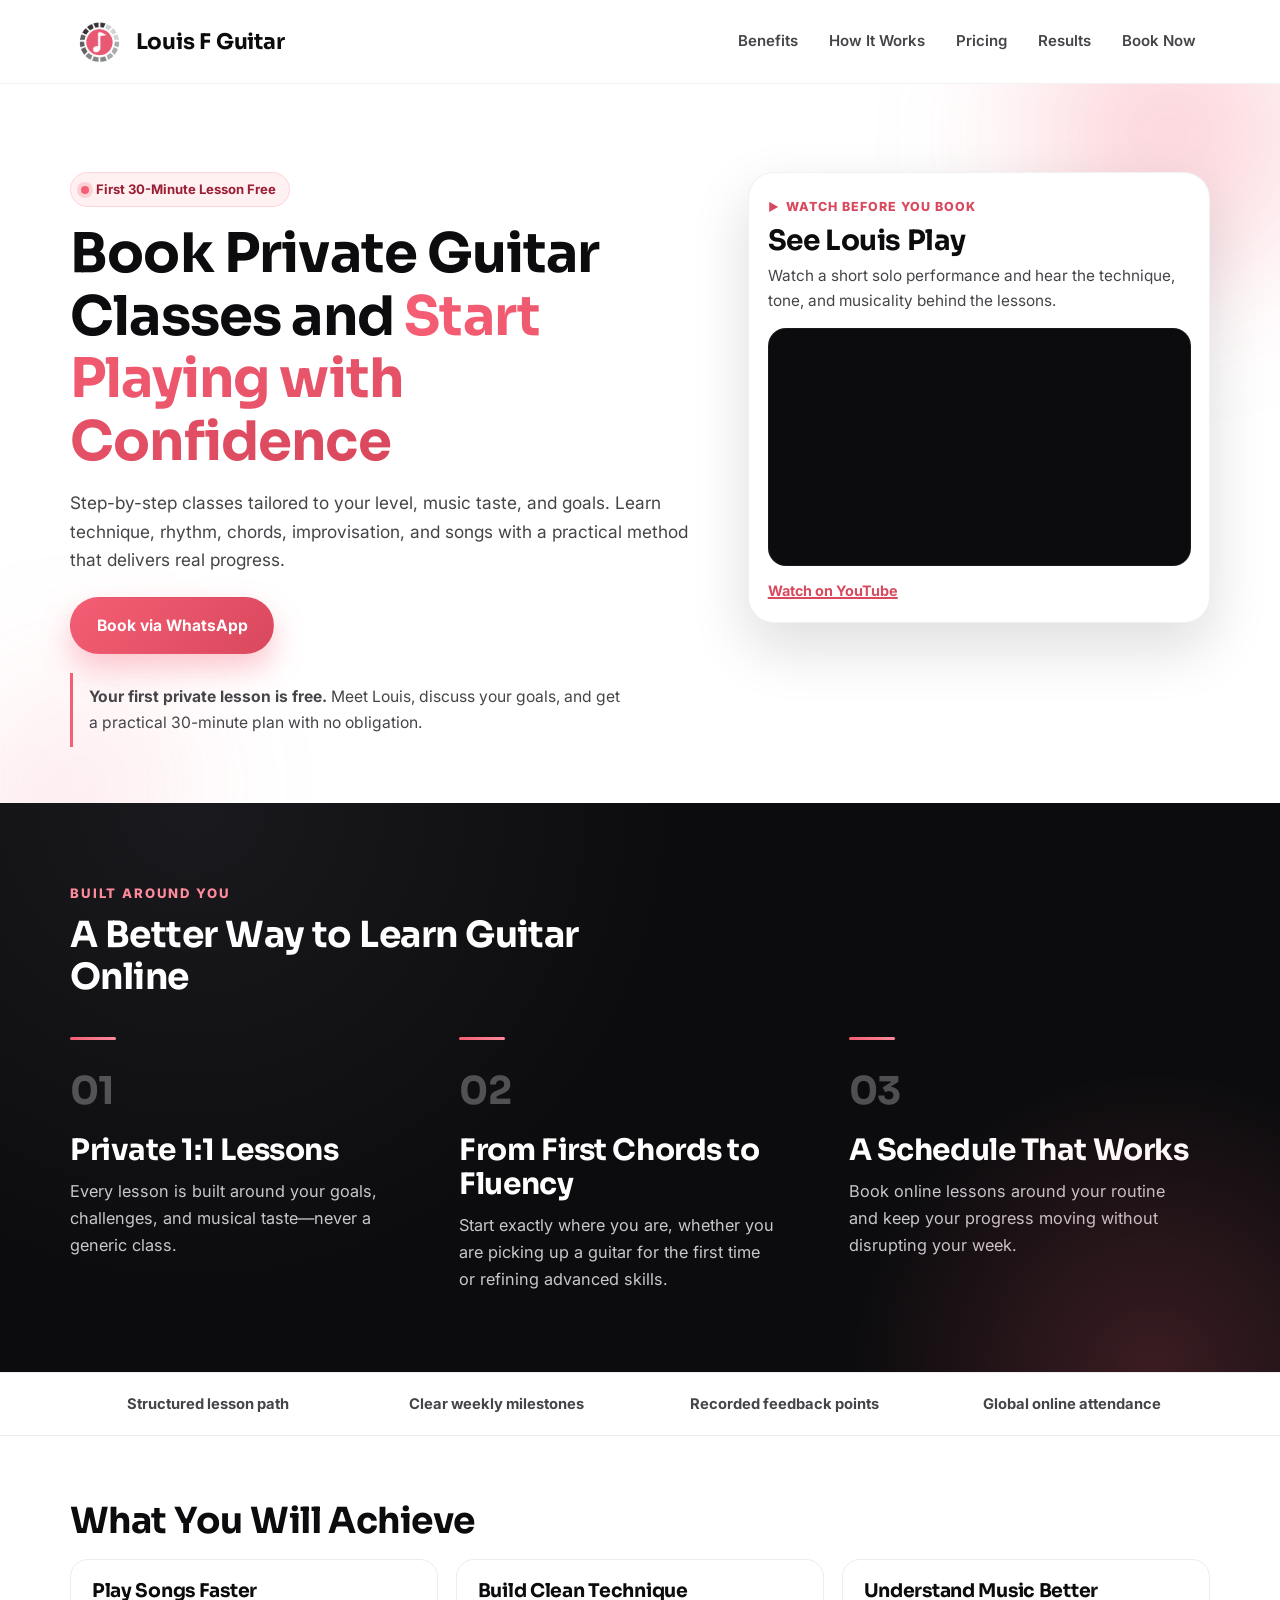
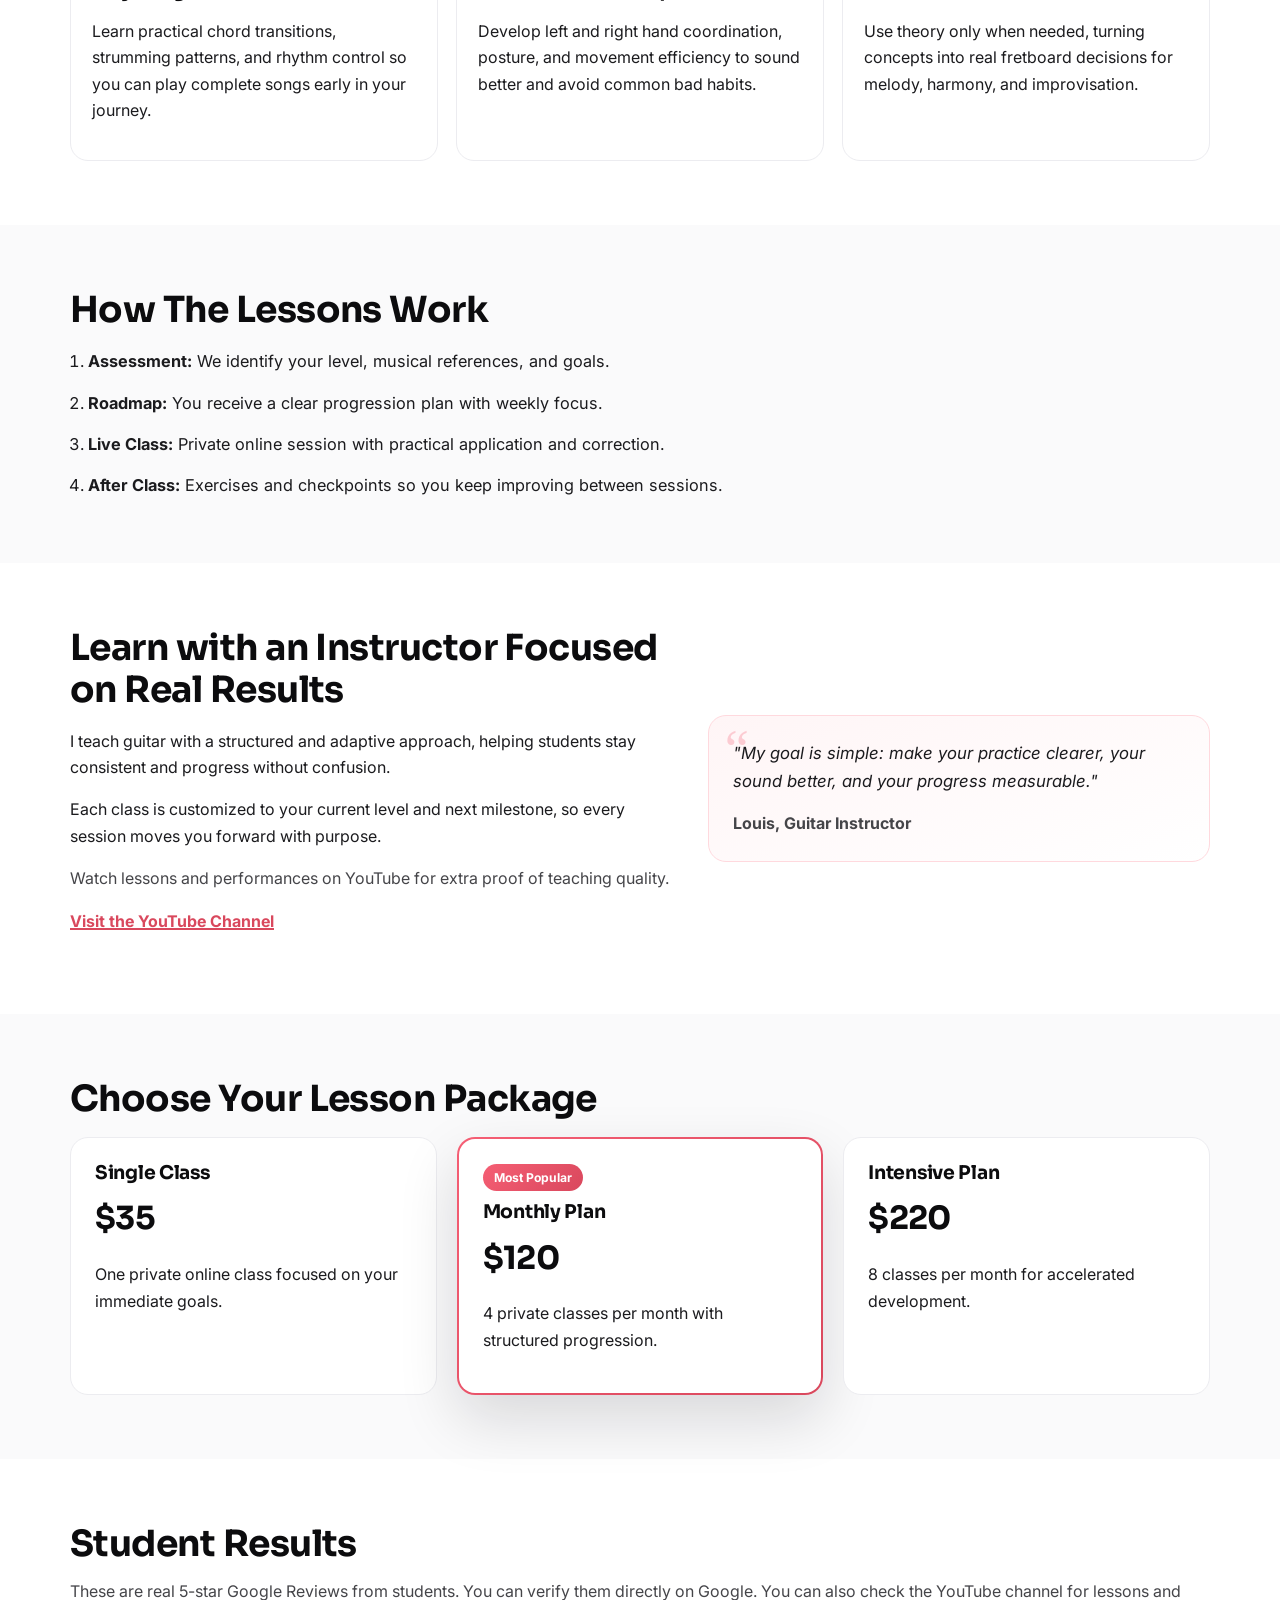
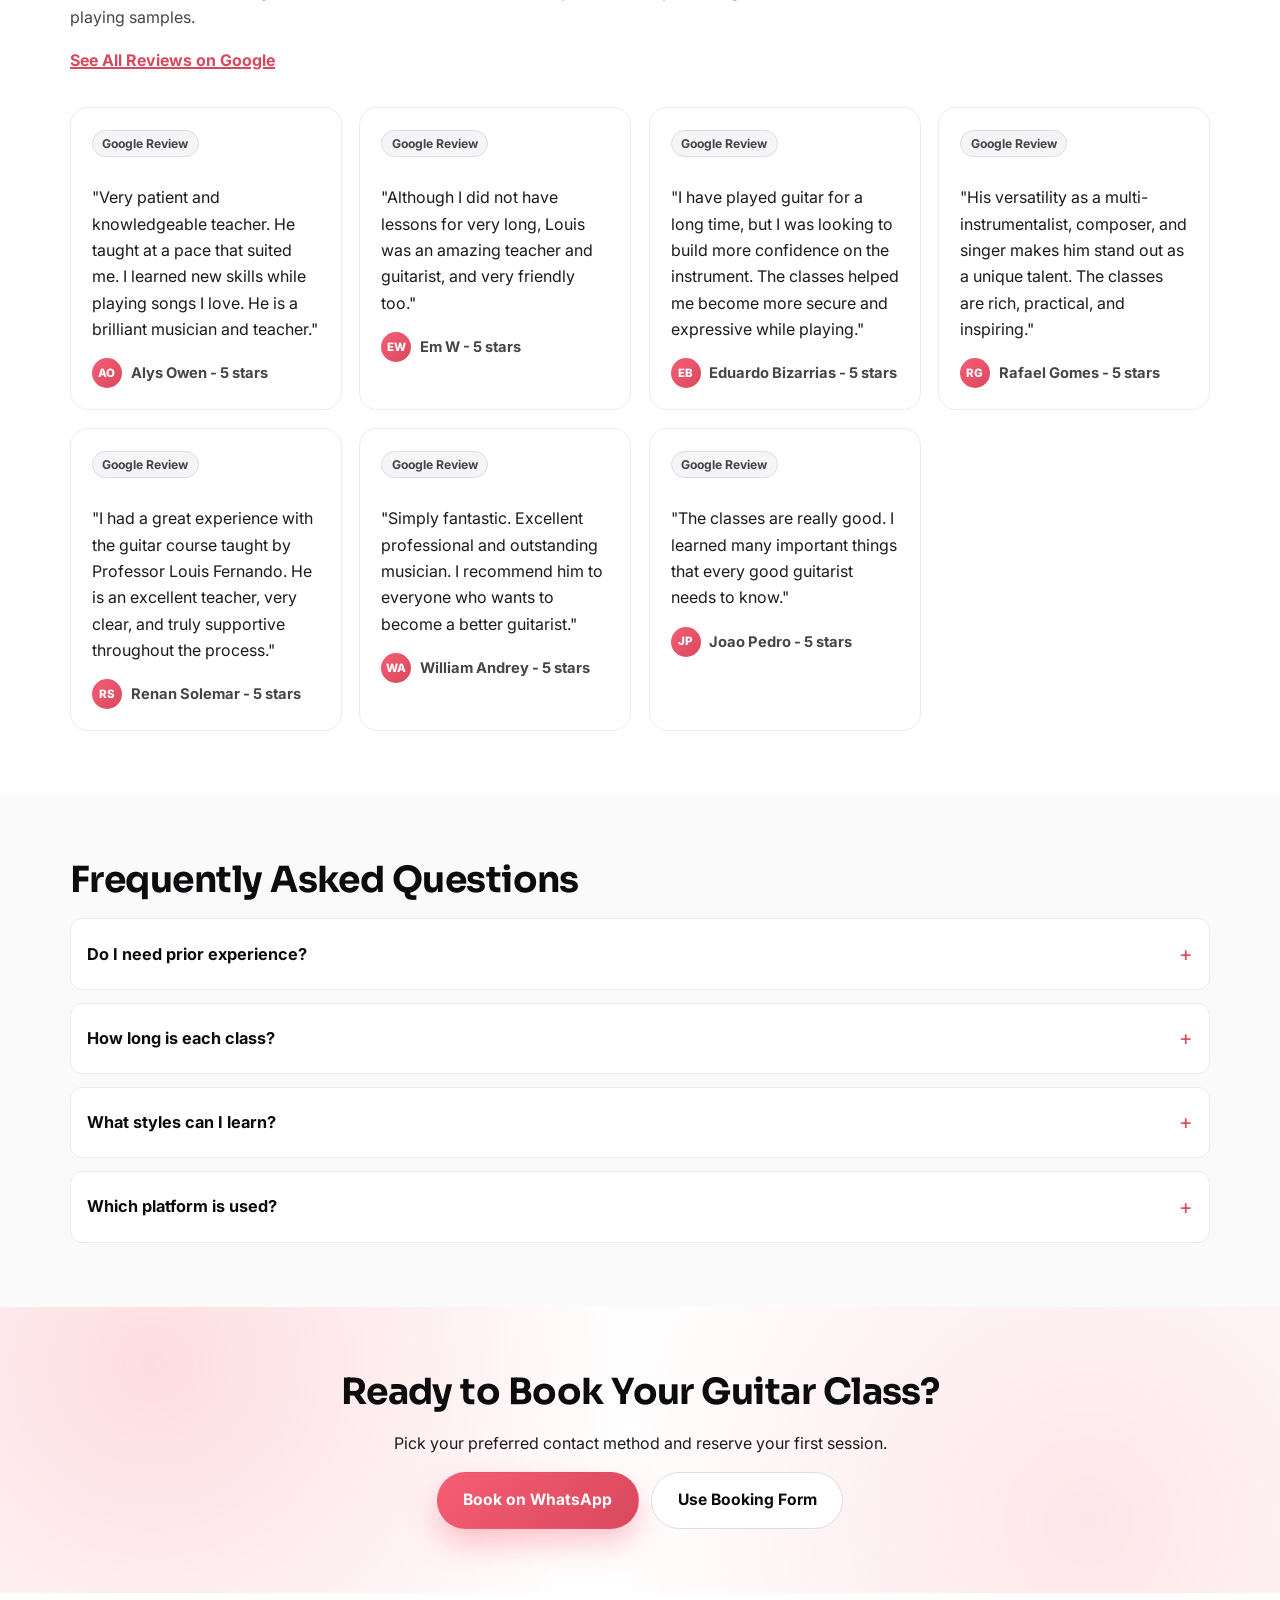
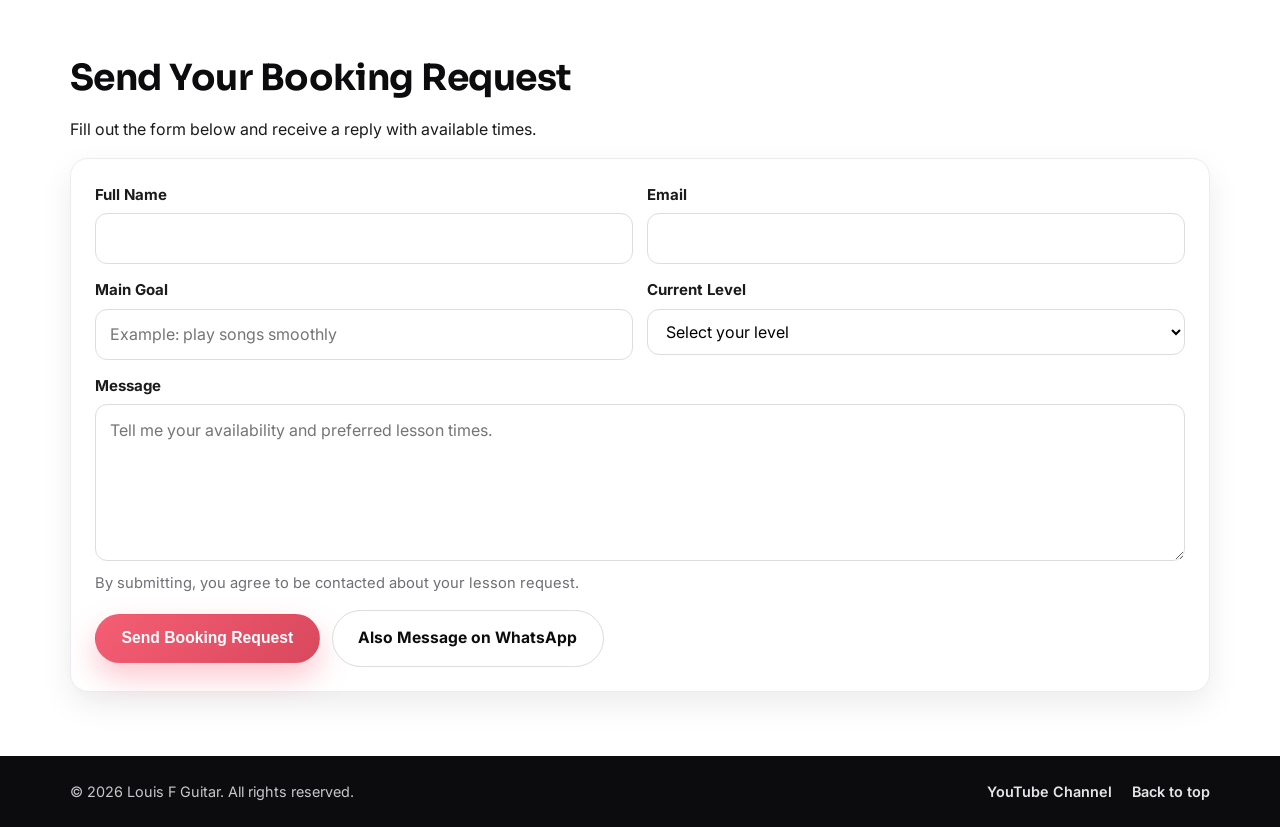
==== index.html @ cc5f7659 "primeira versao" ====
<!doctype html>
<html lang="en">
<head>
  <meta charset="utf-8">
  <meta name="viewport" content="width=device-width, initial-scale=1">
  <title>Book Online Guitar Lessons | Louis F Guitar</title>
  <meta name="description" content="Book private online guitar lessons with Louis F Guitar. Structured lessons, real 5-star reviews, and a free 30-minute first class.">
  <meta name="robots" content="index, follow, max-image-preview:large">
  <meta name="author" content="Louis F Guitar">
  <meta name="theme-color" content="#f55e74">
  <link rel="canonical" href="https://your-domain.com/guitar-lessons.html">

  <meta property="og:type" content="website">
  <meta property="og:locale" content="en_US">
  <meta property="og:title" content="Book Online Guitar Lessons | Louis F Guitar">
  <meta property="og:description" content="Private online guitar classes with Louis F Guitar. Real Google reviews, structured lessons, and a free 30-minute first class.">
  <meta property="og:url" content="https://your-domain.com/guitar-lessons.html">
  <meta property="og:site_name" content="Louis F Guitar">
  <meta property="og:image" content="https://your-domain.com/assets/guitar-lesson-cover.jpg">

  <meta name="twitter:card" content="summary_large_image">
  <meta name="twitter:title" content="Book Online Guitar Lessons | Louis F Guitar">
  <meta name="twitter:description" content="Private guitar lessons with Louis F Guitar. Structured lessons, real reviews, and a free 30-minute first class.">
  <meta name="twitter:image" content="https://your-domain.com/assets/guitar-lesson-cover.jpg">

  <link rel="preconnect" href="https://fonts.googleapis.com">
  <link rel="preconnect" href="https://fonts.gstatic.com" crossorigin>
  <link rel="stylesheet" href="https://fonts.googleapis.com/css2?family=Inter:wght@400;500;600;700&family=Sora:wght@600;700;800&display=swap">
  <link rel="stylesheet" href="css/style.css">
  <!-- TODO: Replace your-domain.com, WhatsApp number, and Formspree form ID before publishing. -->

  <script type="application/ld+json">
  {
    "@context": "https://schema.org",
    "@type": "EducationalOrganization",
    "@id": "https://your-domain.com/guitar-lessons.html#organization",
    "name": "Louis F Guitar",
    "url": "https://your-domain.com/guitar-lessons.html",
    "logo": "https://your-domain.com/images/logo-louis-f.png",
    "image": "https://your-domain.com/images/logo-louis-f.png",
    "description": "Private online guitar lessons for beginners to advanced players, taught by Louis F.",
    "priceRange": "$35-$220",
    "areaServed": "Worldwide",
    "founder": {
      "@type": "Person",
      "name": "Louis F"
    },
    "sameAs": [
      "https://wa.me/5511987628816",
      "https://www.youtube.com/@Louis.f",
      "https://www.google.com/maps/place/Louis+Aulas+de+Guitarra/@24.7745,-79.5417226,3z/data=!3m1!4b1!4m6!3m5!1s0xa43cd750dfb7f383:0x97e26d693b424f66!8m2!3d24.7745!4d-79.5417226!16s%2Fg%2F11kpcxmpv_"
    ],
    "aggregateRating": {
      "@type": "AggregateRating",
      "ratingValue": "5",
      "reviewCount": "7",
      "bestRating": "5",
      "worstRating": "1"
    },
    "review": [
      {
        "@type": "Review",
        "author": { "@type": "Person", "name": "Alys Owen" },
        "reviewRating": { "@type": "Rating", "ratingValue": "5", "bestRating": "5" },
        "reviewBody": "Very patient and knowledgeable teacher. He taught at a pace that suited me. I learned new skills while playing songs I love. He is a brilliant musician and teacher."
      },
      {
        "@type": "Review",
        "author": { "@type": "Person", "name": "Em W" },
        "reviewRating": { "@type": "Rating", "ratingValue": "5", "bestRating": "5" },
        "reviewBody": "Although I did not have lessons for very long, Louis was an amazing teacher and guitarist, and very friendly too."
      },
      {
        "@type": "Review",
        "author": { "@type": "Person", "name": "Eduardo Bizarrias" },
        "reviewRating": { "@type": "Rating", "ratingValue": "5", "bestRating": "5" },
        "reviewBody": "I have played guitar for a long time, but I was looking to build more confidence on the instrument. The classes helped me become more secure and expressive while playing."
      },
      {
        "@type": "Review",
        "author": { "@type": "Person", "name": "Rafael Gomes" },
        "reviewRating": { "@type": "Rating", "ratingValue": "5", "bestRating": "5" },
        "reviewBody": "His versatility as a multi-instrumentalist, composer, and singer makes him stand out as a unique talent. The classes are rich, practical, and inspiring."
      },
      {
        "@type": "Review",
        "author": { "@type": "Person", "name": "Renan Solemar" },
        "reviewRating": { "@type": "Rating", "ratingValue": "5", "bestRating": "5" },
        "reviewBody": "I had a great experience with the guitar course taught by Professor Louis Fernando. He is an excellent teacher, very clear, and truly supportive throughout the process."
      },
      {
        "@type": "Review",
        "author": { "@type": "Person", "name": "William Andrey" },
        "reviewRating": { "@type": "Rating", "ratingValue": "5", "bestRating": "5" },
        "reviewBody": "Simply fantastic. Excellent professional and outstanding musician. I recommend him to everyone who wants to become a better guitarist."
      },
      {
        "@type": "Review",
        "author": { "@type": "Person", "name": "Joao Pedro" },
        "reviewRating": { "@type": "Rating", "ratingValue": "5", "bestRating": "5" },
        "reviewBody": "The classes are really good. I learned many important things that every good guitarist needs to know."
      }
    ]
  }
  </script>

  <script type="application/ld+json">
  {
    "@context": "https://schema.org",
    "@type": "Service",
    "name": "Online Guitar Lessons",
    "provider": {
      "@type": "EducationalOrganization",
      "name": "Louis F Guitar"
    },
    "serviceType": "Private Online Guitar Lessons",
    "areaServed": "Worldwide",
    "audience": {
      "@type": "Audience",
      "audienceType": "Beginner to advanced guitar students"
    },
    "hasOfferCatalog": {
      "@type": "OfferCatalog",
      "name": "Guitar Lesson Packages",
      "itemListElement": [
        {
          "@type": "Offer",
          "name": "Single Class",
          "price": "35",
          "priceCurrency": "USD",
          "availability": "https://schema.org/InStock"
        },
        {
          "@type": "Offer",
          "name": "Monthly Plan",
          "price": "120",
          "priceCurrency": "USD",
          "availability": "https://schema.org/InStock"
        },
        {
          "@type": "Offer",
          "name": "Intensive Plan",
          "price": "220",
          "priceCurrency": "USD",
          "availability": "https://schema.org/InStock"
        }
      ]
    }
  }
  </script>

  <script type="application/ld+json">
  {
    "@context": "https://schema.org",
    "@type": "FAQPage",
    "mainEntity": [
      {
        "@type": "Question",
        "name": "Do I need prior experience?",
        "acceptedAnswer": {
          "@type": "Answer",
          "text": "No. Lessons are adapted for complete beginners through advanced players."
        }
      },
      {
        "@type": "Question",
        "name": "How long is each class?",
        "acceptedAnswer": {
          "@type": "Answer",
          "text": "Most sessions are 50 to 60 minutes, depending on the package."
        }
      },
      {
        "@type": "Question",
        "name": "What styles can I learn?",
        "acceptedAnswer": {
          "@type": "Answer",
          "text": "Rock, pop, blues, worship, fingerstyle fundamentals, and technique-based repertoire."
        }
      },
      {
        "@type": "Question",
        "name": "Which platform is used?",
        "acceptedAnswer": {
          "@type": "Answer",
          "text": "Classes are online via video call. Details are shared after booking."
        }
      }
    ]
  }
  </script>

  <script type="application/ld+json">
  {
    "@context": "https://schema.org",
    "@type": "BreadcrumbList",
    "itemListElement": [
      {
        "@type": "ListItem",
        "position": 1,
        "name": "Home",
        "item": "https://your-domain.com/index.html"
      },
      {
        "@type": "ListItem",
        "position": 2,
        "name": "Guitar Lessons",
        "item": "https://your-domain.com/guitar-lessons.html"
      }
    ]
  }
  </script>

  <!-- TODO: Add accurate "uploadDate" (ISO 8601) and "duration" (ISO 8601, e.g. PT1M30S) for this video so it qualifies for Google video rich results. -->
  <script type="application/ld+json">
{
  "@context": "https://schema.org",
  "@type": "VideoObject",
  "name": "Louis F Guitar - Solo Performance Showreel",
  "description": "A short solo guitar performance by Louis F, showcasing technique, tone, and musicality.",
  "thumbnailUrl": "https://img.youtube.com/vi/b9U8_e4-dxQ/hqdefault.jpg",
  "contentUrl": "https://www.youtube.com/watch?v=b9U8_e4-dxQ",
  "embedUrl": "https://www.youtube-nocookie.com/embed/b9U8_e4-dxQ",
  "uploadDate": "2021-09-01T00:00:00+00:00",
  "duration": "PT1M28S",
  "publisher": {
    "@type": "Person",
    "name": "Louis F Guitar",
    "uploadDate": "2021-09-01T00:00:00+00:00"
  }
}

  </script>
</head>
<body>
  <header class="site-header" id="top">
    <div class="container header-inner">
      <a class="logo" href="index.html" aria-label="Louis F Guitar home">
        <img class="logo-mark" src="images/logo-louis-f.png" alt="Louis F Guitar logo" width="313" height="313">
        <span class="logo-title">Louis F Guitar</span>
      </a>
      <nav aria-label="Primary navigation">
        <ul class="nav-list">
          <li><a href="#benefits">Benefits</a></li>
          <li><a href="#how-it-works">How It Works</a></li>
          <li><a href="#pricing">Pricing</a></li>
          <li><a href="#testimonials">Results</a></li>
          <li><a href="#contact">Book Now</a></li>
        </ul>
      </nav>
    </div>
  </header>

  <main>
    <section class="hero" aria-labelledby="hero-title">
      <div class="container hero-grid">
        <div>
          <p class="eyebrow">First 30-Minute Lesson Free</p>
          <h1 id="hero-title">Book Private Guitar Classes and <span class="accent">Start Playing with Confidence</span></h1>
          <p class="lead">Step-by-step classes tailored to your level, music taste, and goals. Learn technique, rhythm, chords, improvisation, and songs with a practical method that delivers real progress.</p>
          <div class="cta-row">
            <a class="btn btn-primary" href="https://wa.me/5511987628816?text=Hi%20Louis%2C%20I%20want%20to%20book%20an%20online%20guitar%20class." rel="noopener" target="_blank">Book via WhatsApp</a>
          </div>
          <p class="free-lesson-note"><strong>Your first private lesson is free.</strong> Meet Louis, discuss your goals, and get a practical 30-minute plan with no obligation.</p>
        </div>
        <aside class="showreel-card" aria-labelledby="showreel-title">
          <p class="showreel-label">Watch Before You Book</p>
          <h2 id="showreel-title">See Louis Play</h2>
          <p>Watch a short solo performance and hear the technique, tone, and musicality behind the lessons.</p>
          <div class="showreel-video">
            <iframe src="https://www.youtube-nocookie.com/embed/b9U8_e4-dxQ?rel=0" title="Louis F Guitar solo performance showreel" allow="accelerometer; autoplay; clipboard-write; encrypted-media; gyroscope; picture-in-picture; web-share; fullscreen" referrerpolicy="strict-origin-when-cross-origin" allowfullscreen loading="lazy"></iframe>
          </div>
          <a class="showreel-link" href="https://www.youtube.com/watch?v=b9U8_e4-dxQ" target="_blank" rel="noopener">Watch on YouTube</a>
        </aside>
      </div>
    </section>

    <section class="lesson-pillars" aria-labelledby="pillars-title">
      <div class="container">
        <p class="section-kicker">Built Around You</p>
        <h2 id="pillars-title">A Better Way to Learn Guitar Online</h2>
        <div class="pillar-grid">
          <article class="pillar">
            <span class="pillar-number" aria-hidden="true">01</span>
            <h3>Private 1:1 Lessons</h3>
            <p>Every lesson is built around your goals, challenges, and musical taste—never a generic class.</p>
          </article>
          <article class="pillar">
            <span class="pillar-number" aria-hidden="true">02</span>
            <h3>From First Chords to Fluency</h3>
            <p>Start exactly where you are, whether you are picking up a guitar for the first time or refining advanced skills.</p>
          </article>
          <article class="pillar">
            <span class="pillar-number" aria-hidden="true">03</span>
            <h3>A Schedule That Works</h3>
            <p>Book online lessons around your routine and keep your progress moving without disrupting your week.</p>
          </article>
        </div>
      </div>
    </section>

    <section class="trust-strip" aria-label="Trust indicators">
      <div class="container trust-grid">
        <p>Structured lesson path</p>
        <p>Clear weekly milestones</p>
        <p>Recorded feedback points</p>
        <p>Global online attendance</p>
      </div>
    </section>

    <section class="section" id="benefits" aria-labelledby="benefits-title">
      <div class="container">
        <h2 id="benefits-title">What You Will Achieve</h2>
        <div class="cards">
          <article class="card">
            <h3>Play Songs Faster</h3>
            <p>Learn practical chord transitions, strumming patterns, and rhythm control so you can play complete songs early in your journey.</p>
          </article>
          <article class="card">
            <h3>Build Clean Technique</h3>
            <p>Develop left and right hand coordination, posture, and movement efficiency to sound better and avoid common bad habits.</p>
          </article>
          <article class="card">
            <h3>Understand Music Better</h3>
            <p>Use theory only when needed, turning concepts into real fretboard decisions for melody, harmony, and improvisation.</p>
          </article>
        </div>
      </div>
    </section>

    <section class="section section-alt" id="how-it-works" aria-labelledby="process-title">
      <div class="container">
        <h2 id="process-title">How The Lessons Work</h2>
        <ol class="steps">
          <li><strong>Assessment:</strong> We identify your level, musical references, and goals.</li>
          <li><strong>Roadmap:</strong> You receive a clear progression plan with weekly focus.</li>
          <li><strong>Live Class:</strong> Private online session with practical application and correction.</li>
          <li><strong>After Class:</strong> Exercises and checkpoints so you keep improving between sessions.</li>
        </ol>
      </div>
    </section>

    <section class="section" id="instructor" aria-labelledby="instructor-title">
      <div class="container split">
        <div>
          <h2 id="instructor-title">Learn with an Instructor Focused on Real Results</h2>
          <p>I teach guitar with a structured and adaptive approach, helping students stay consistent and progress without confusion.</p>
          <p>Each class is customized to your current level and next milestone, so every session moves you forward with purpose.</p>
          <p class="credibility-note">Watch lessons and performances on YouTube for extra proof of teaching quality.</p>
          <p><a class="youtube-link" href="https://www.youtube.com/@Louis.f" target="_blank" rel="noopener">Visit the YouTube Channel</a></p>
        </div>
        <div class="quote-card">
          <p class="quote">"My goal is simple: make your practice clearer, your sound better, and your progress measurable."</p>
          <p class="quote-author">Louis, Guitar Instructor</p>
        </div>
      </div>
    </section>

    <section class="section section-alt" id="pricing" aria-labelledby="pricing-title">
      <div class="container">
        <h2 id="pricing-title">Choose Your Lesson Package</h2>
        <div class="pricing-grid">
          <article class="price-card">
            <h3>Single Class</h3>
            <p class="price">$35</p>
            <p>One private online class focused on your immediate goals.</p>
          </article>
          <article class="price-card featured">
            <p class="tag">Most Popular</p>
            <h3>Monthly Plan</h3>
            <p class="price">$120</p>
            <p>4 private classes per month with structured progression.</p>
          </article>
          <article class="price-card">
            <h3>Intensive Plan</h3>
            <p class="price">$220</p>
            <p>8 classes per month for accelerated development.</p>
          </article>
        </div>
      </div>
    </section>

    <section class="section" id="testimonials" aria-labelledby="testimonials-title">
      <div class="container">
        <h2 id="testimonials-title">Student Results</h2>
        <p class="review-intro">These are real 5-star Google Reviews from students. You can verify them directly on Google. You can also check the YouTube channel for lessons and playing samples.</p>
        <p><a class="google-review-link" href="https://www.google.com/maps/place/Louis+Aulas+de+Guitarra/@24.7745,-79.5417226,3z/data=!3m1!4b1!4m6!3m5!1s0xa43cd750dfb7f383:0x97e26d693b424f66!8m2!3d24.7745!4d-79.5417226!16s%2Fg%2F11kpcxmpv_?hl=pt-BR&amp;entry=ttu&amp;g_ep=EgoyMDI2MDgyNi4wIKXMDSoASAFQAw%3D%3D" target="_blank" rel="noopener">See All Reviews on Google</a></p>
        <div class="cards">
          <article class="card testimonial">
            <p class="review-source">Google Review</p>
            <p>"Very patient and knowledgeable teacher. He taught at a pace that suited me. I learned new skills while playing songs I love. He is a brilliant musician and teacher."</p>
            <p class="person" data-initials="AO">Alys Owen - 5 stars</p>
          </article>
          <article class="card testimonial">
            <p class="review-source">Google Review</p>
            <p>"Although I did not have lessons for very long, Louis was an amazing teacher and guitarist, and very friendly too."</p>
            <p class="person" data-initials="EW">Em W - 5 stars</p>
          </article>
          <article class="card testimonial">
            <p class="review-source">Google Review</p>
            <p>"I have played guitar for a long time, but I was looking to build more confidence on the instrument. The classes helped me become more secure and expressive while playing."</p>
            <p class="person" data-initials="EB">Eduardo Bizarrias - 5 stars</p>
          </article>
          <article class="card testimonial">
            <p class="review-source">Google Review</p>
            <p>"His versatility as a multi-instrumentalist, composer, and singer makes him stand out as a unique talent. The classes are rich, practical, and inspiring."</p>
            <p class="person" data-initials="RG">Rafael Gomes - 5 stars</p>
          </article>
          <article class="card testimonial">
            <p class="review-source">Google Review</p>
            <p>"I had a great experience with the guitar course taught by Professor Louis Fernando. He is an excellent teacher, very clear, and truly supportive throughout the process."</p>
            <p class="person" data-initials="RS">Renan Solemar - 5 stars</p>
          </article>
          <article class="card testimonial">
            <p class="review-source">Google Review</p>
            <p>"Simply fantastic. Excellent professional and outstanding musician. I recommend him to everyone who wants to become a better guitarist."</p>
            <p class="person" data-initials="WA">William Andrey - 5 stars</p>
          </article>
          <article class="card testimonial">
            <p class="review-source">Google Review</p>
            <p>"The classes are really good. I learned many important things that every good guitarist needs to know."</p>
            <p class="person" data-initials="JP">Joao Pedro - 5 stars</p>
          </article>
        </div>
      </div>
    </section>

    <section class="section section-alt" id="faq" aria-labelledby="faq-title">
      <div class="container">
        <h2 id="faq-title">Frequently Asked Questions</h2>
        <div class="faq-list">
          <details>
            <summary>Do I need prior experience?</summary>
            <p>No. Lessons are adapted for complete beginners through advanced players.</p>
          </details>
          <details>
            <summary>How long is each class?</summary>
            <p>Most sessions are 50 to 60 minutes, depending on the package.</p>
          </details>
          <details>
            <summary>What styles can I learn?</summary>
            <p>Rock, pop, blues, worship, fingerstyle fundamentals, and technique-based repertoire.</p>
          </details>
          <details>
            <summary>Which platform is used?</summary>
            <p>Classes are online via video call. Details are shared after booking.</p>
          </details>
        </div>
      </div>
    </section>

    <section class="section final-cta" aria-labelledby="final-cta-title">
      <div class="container">
        <h2 id="final-cta-title">Ready to Book Your Guitar Class?</h2>
        <p>Pick your preferred contact method and reserve your first session.</p>
        <div class="cta-row center">
          <a class="btn btn-primary" href="https://wa.me/5511987628816?text=Hi%20Louis%2C%20I%20am%20ready%20to%20book%20my%20first%20guitar%20class." rel="noopener" target="_blank">Book on WhatsApp</a>
          <a class="btn btn-secondary" href="#contact">Use Booking Form</a>
        </div>
      </div>
    </section>

    <section class="section" id="contact" aria-labelledby="contact-title">
      <div class="container">
        <h2 id="contact-title">Send Your Booking Request</h2>
        <p>Fill out the form below and receive a reply with available times.</p>

        <form class="contact-form" action="https://formspree.io/f/xeaqgjdv" method="post">
          <div class="field-grid">
            <div>
              <label for="name">Full Name</label>
              <input id="name" name="name" type="text" required autocomplete="name">
            </div>
            <div>
              <label for="email">Email</label>
              <input id="email" name="email" type="email" required autocomplete="email">
            </div>
          </div>

          <div class="field-grid">
            <div>
              <label for="goal">Main Goal</label>
              <input id="goal" name="goal" type="text" placeholder="Example: play songs smoothly" required>
            </div>
            <div>
              <label for="level">Current Level</label>
              <select id="level" name="level" required>
                <option value="" selected disabled>Select your level</option>
                <option value="beginner">Beginner</option>
                <option value="intermediate">Intermediate</option>
                <option value="advanced">Advanced</option>
              </select>
            </div>
          </div>

          <div>
            <label for="message">Message</label>
            <textarea id="message" name="message" rows="5" placeholder="Tell me your availability and preferred lesson times." required></textarea>
          </div>

          <input type="hidden" name="_subject" value="New Guitar Lesson Booking Request">
          <p class="consent">By submitting, you agree to be contacted about your lesson request.</p>

          <div class="cta-row">
            <button class="btn btn-primary" type="submit">Send Booking Request</button>
            <a class="btn btn-secondary" href="https://wa.me/5511987628816?text=Hi%20Louis%2C%20I%20just%20sent%20the%20booking%20form%20and%20want%20to%20confirm." rel="noopener" target="_blank">Also Message on WhatsApp</a>
          </div>
        </form>
      </div>
    </section>
  </main>

  <footer class="site-footer">
    <div class="container footer-inner">
      <p>&copy; 2026 Louis F Guitar. All rights reserved.</p>
      <div class="footer-links">
        <a href="https://www.youtube.com/@Louis.f" target="_blank" rel="noopener">YouTube Channel</a>
        <a href="#top">Back to top</a>
      </div>
    </div>
  </footer>
</body>
</html>
---- css/style.css ----
:root {
  --brand: #f55e74;
  --brand-light: #ff8a9b;
  --brand-dark: #d9485d;
  --black: #0c0c0e;
  --gray-900: #1b1b1e;
  --gray-700: #454549;
  --gray-500: #6f6f76;
  --gray-300: #dcdce1;
  --gray-200: #ececf0;
  --gray-100: #f5f5f8;
  --white: #ffffff;
  --surface: #fafafb;
  --radius: 18px;
  --radius-sm: 12px;
  --radius-lg: 26px;
  --shadow: 0 12px 32px rgba(16, 16, 20, 0.08);
  --shadow-lg: 0 24px 60px rgba(16, 16, 20, 0.14);
  --glow: 0 14px 30px rgba(245, 94, 116, 0.35);
  --ease: cubic-bezier(0.22, 1, 0.36, 1);
}

* {
  box-sizing: border-box;
}

html {
  scroll-behavior: smooth;
}

body {
  margin: 0;
  color: var(--gray-900);
  background:
    radial-gradient(720px circle at 88% -6%, rgba(245, 94, 116, 0.16), transparent 55%),
    radial-gradient(620px circle at -8% 18%, rgba(245, 94, 116, 0.09), transparent 50%),
    #ffffff;
  font-family: "Inter", "Segoe UI", "Helvetica Neue", Arial, sans-serif;
  line-height: 1.65;
  -webkit-font-smoothing: antialiased;
}

img {
  max-width: 100%;
  display: block;
}

a {
  color: var(--black);
}

.container {
  width: min(1140px, 92vw);
  margin-inline: auto;
}

.site-header {
  position: sticky;
  top: 0;
  z-index: 30;
  background: rgba(255, 255, 255, 0.78);
  backdrop-filter: saturate(1.4) blur(14px);
  -webkit-backdrop-filter: saturate(1.4) blur(14px);
  border-bottom: 1px solid rgba(16, 16, 20, 0.06);
}

.header-inner {
  display: flex;
  gap: 1rem;
  align-items: center;
  justify-content: space-between;
  padding: 0.85rem 0;
}

.logo {
  display: inline-flex;
  align-items: center;
  gap: 0.6rem;
  text-decoration: none;
  color: var(--black);
  font-weight: 800;
  letter-spacing: 0.2px;
}

.logo-title {
  font-family: "Sora", "Inter", "Segoe UI", sans-serif;
  font-size: clamp(1.05rem, 2.2vw, 1.35rem);
  font-weight: 700;
  line-height: 1;
  letter-spacing: -0.01em;
  color: var(--black);
}

.logo-mark {
  width: clamp(44px, 6vw, 56px);
  height: auto;
  border-radius: 999px;
}

.nav-list {
  margin: 0;
  padding: 0;
  list-style: none;
  display: flex;
  flex-wrap: wrap;
  gap: 0.25rem;
}

.nav-list a {
  display: inline-block;
  padding: 0.45rem 0.85rem;
  border-radius: 999px;
  text-decoration: none;
  color: var(--gray-700);
  font-weight: 600;
  font-size: 0.94rem;
  transition: background-color 200ms var(--ease), color 200ms var(--ease);
}

.nav-list a:hover,
.nav-list a:focus-visible {
  background: var(--gray-100);
  color: var(--brand-dark);
}

.hero {
  position: relative;
  padding: 5.5rem 0 3.5rem;
  overflow: hidden;
}

.hero::before,
.hero::after {
  content: "";
  position: absolute;
  border-radius: 50%;
  filter: blur(60px);
  z-index: -1;
  pointer-events: none;
}

.hero::before {
  width: 420px;
  height: 420px;
  top: -160px;
  right: -100px;
  background: radial-gradient(circle, rgba(245, 94, 116, 0.35), transparent 70%);
}

.hero::after {
  width: 320px;
  height: 320px;
  bottom: -140px;
  left: -80px;
  background: radial-gradient(circle, rgba(245, 94, 116, 0.16), transparent 70%);
}

.hero-grid {
  display: grid;
  gap: 2rem;
}

.eyebrow {
  margin: 0 0 1rem;
  display: inline-flex;
  align-items: center;
  gap: 0.45rem;
  padding: 0.35rem 0.85rem 0.35rem 0.6rem;
  border-radius: 999px;
  background: #fff0f2;
  border: 1px solid #ffd3da;
  color: #9a1f34;
  font-weight: 700;
  font-size: 0.82rem;
}

.eyebrow::before {
  content: "";
  width: 8px;
  height: 8px;
  border-radius: 50%;
  background: var(--brand);
  box-shadow: 0 0 0 4px rgba(245, 94, 116, 0.22);
}

h1,
h2,
h3 {
  margin-top: 0;
  font-family: "Sora", "Inter", "Segoe UI", sans-serif;
  color: var(--black);
  line-height: 1.15;
  letter-spacing: -0.015em;
}

h1 {
  font-size: clamp(2.2rem, 4.8vw, 3.4rem);
  margin-bottom: 1rem;
  font-weight: 700;
}

h1 .accent {
  background: linear-gradient(120deg, var(--brand) 0%, var(--brand-dark) 100%);
  -webkit-background-clip: text;
  background-clip: text;
  color: transparent;
}

h2 {
  font-size: clamp(1.6rem, 3.2vw, 2.25rem);
  margin-bottom: 1.1rem;
  font-weight: 700;
}

h3 {
  font-size: 1.18rem;
  margin-bottom: 0.55rem;
  font-weight: 700;
}

.lead {
  margin: 0 0 1.4rem;
  color: var(--gray-700);
  max-width: 58ch;
  font-size: 1.08rem;
}

.cta-row {
  display: flex;
  flex-wrap: wrap;
  gap: 0.75rem;
  align-items: center;
}

.cta-row.center {
  justify-content: center;
}

.btn {
  border: 1px solid transparent;
  border-radius: 999px;
  padding: 0.9rem 1.6rem;
  font-weight: 700;
  font-size: 0.98rem;
  text-decoration: none;
  display: inline-flex;
  align-items: center;
  justify-content: center;
  gap: 0.4rem;
  transition: transform 220ms var(--ease), box-shadow 220ms var(--ease), background-color 220ms var(--ease), color 220ms var(--ease);
}

.btn:hover,
.btn:focus-visible {
  transform: translateY(-2px) scale(1.015);
}

.btn-primary {
  background: linear-gradient(135deg, var(--brand) 0%, var(--brand-dark) 100%);
  color: var(--white);
  box-shadow: var(--glow);
}

.btn-primary:hover,
.btn-primary:focus-visible {
  box-shadow: 0 18px 36px rgba(245, 94, 116, 0.42);
}

.btn-secondary {
  background: var(--white);
  color: var(--black);
  border-color: var(--gray-300);
}

.btn-secondary:hover,
.btn-secondary:focus-visible {
  border-color: var(--brand);
  color: var(--brand-dark);
  background: #fff6f7;
}

.btn-block {
  width: 100%;
}

.hero-card {
  border: 1px solid var(--gray-300);
  background: var(--white);
  border-radius: var(--radius-lg);
  padding: 1.3rem;
  box-shadow: var(--shadow-lg);
}

.free-lesson-note {
  max-width: 55ch;
  margin: 1.2rem 0 0;
  padding: 0.7rem 0 0.7rem 1rem;
  border-left: 3px solid var(--brand);
  color: var(--gray-700);
  font-size: 0.98rem;
}

.showreel-card {
  position: relative;
  padding: 1.15rem;
  border: 1px solid rgba(16, 16, 20, 0.06);
  border-radius: var(--radius-lg);
  background: var(--white);
  box-shadow: var(--shadow-lg);
}

.showreel-label {
  margin: 0 0 0.5rem;
  display: inline-flex;
  align-items: center;
  gap: 0.4rem;
  color: var(--brand-dark);
  font-size: 0.78rem;
  font-weight: 800;
  letter-spacing: 0.08em;
  text-transform: uppercase;
}

.showreel-label::before {
  content: "▶";
  font-size: 0.7rem;
}

.showreel-card h2 {
  margin-bottom: 0.35rem;
  font-size: clamp(1.35rem, 2.5vw, 1.75rem);
}

.showreel-card > p:not(.showreel-label) {
  margin: 0 0 0.9rem;
  color: var(--gray-700);
  font-size: 0.96rem;
}

.showreel-video {
  position: relative;
  height: 0;
  padding-top: 56.25%;
  overflow: hidden;
  border-radius: var(--radius);
  background: var(--black);
  box-shadow: inset 0 0 0 1px rgba(255, 255, 255, 0.06);
}

.showreel-video iframe {
  position: absolute;
  inset: 0;
  width: 100%;
  height: 100%;
  border: 0;
}

.showreel-link {
  display: inline-flex;
  align-items: center;
  gap: 0.3rem;
  margin-top: 0.85rem;
  color: var(--brand-dark);
  font-size: 0.9rem;
  font-weight: 700;
  text-decoration-thickness: 2px;
}

.lesson-pillars {
  position: relative;
  padding: 5rem 0;
  background: radial-gradient(900px circle at 15% 0%, #1a1a1e 0%, var(--black) 55%);
  color: var(--white);
  overflow: hidden;
}

.lesson-pillars::after {
  content: "";
  position: absolute;
  inset: 0;
  background: radial-gradient(500px circle at 90% 100%, rgba(245, 94, 116, 0.2), transparent 60%);
  pointer-events: none;
}

.section-kicker {
  margin: 0 0 0.6rem;
  color: var(--brand-light);
  font-size: 0.82rem;
  font-weight: 800;
  letter-spacing: 0.14em;
  text-transform: uppercase;
}

.lesson-pillars h2 {
  max-width: 20ch;
  color: var(--white);
}

.pillar-grid {
  display: grid;
  gap: 1.75rem;
  margin-top: 2.5rem;
  position: relative;
}

.pillar {
  position: relative;
  padding-top: 1.4rem;
}

.pillar::before {
  content: "";
  position: absolute;
  top: 0;
  left: 0;
  width: 46px;
  height: 3px;
  border-radius: 999px;
  background: linear-gradient(90deg, var(--brand), var(--brand-light));
}

.pillar-number {
  display: block;
  margin-bottom: 0.6rem;
  color: rgba(255, 255, 255, 0.28);
  font-family: "Sora", sans-serif;
  font-size: 2.4rem;
  font-weight: 700;
  letter-spacing: -0.02em;
}

.pillar h3 {
  margin: 0 0 0.7rem;
  color: var(--white);
  font-size: clamp(1.4rem, 2.6vw, 1.85rem);
}

.pillar p {
  max-width: 32ch;
  margin: 0;
  color: #c7c7cc;
  font-size: 1.02rem;
}

.trust-strip {
  border-top: 1px solid var(--gray-200);
  border-bottom: 1px solid var(--gray-200);
  background: var(--white);
}

.trust-grid {
  display: grid;
  gap: 0.75rem;
  grid-template-columns: repeat(auto-fit, minmax(170px, 1fr));
  padding: 1.15rem 0;
}

.trust-grid p {
  margin: 0;
  text-align: center;
  font-weight: 700;
  font-size: 0.92rem;
  color: var(--gray-700);
}

.section {
  padding: 4rem 0;
}

.section-alt {
  background: var(--surface);
}

.cards {
  display: grid;
  gap: 1.1rem;
  grid-template-columns: repeat(auto-fit, minmax(230px, 1fr));
}

.card {
  background: var(--white);
  border: 1px solid var(--gray-200);
  border-radius: var(--radius);
  padding: 1.3rem;
  transition: transform 240ms var(--ease), box-shadow 240ms var(--ease), border-color 240ms var(--ease);
}

.card:hover {
  transform: translateY(-4px);
  box-shadow: var(--shadow-lg);
  border-color: transparent;
}

.steps {
  margin: 0;
  padding-left: 1.1rem;
  display: grid;
  gap: 0.9rem;
  font-size: 1.02rem;
}

.split {
  display: grid;
  gap: 1.5rem;
}

.quote-card {
  position: relative;
  background: linear-gradient(160deg, #fff5f6 0%, #ffffff 100%);
  border: 1px solid #ffd9de;
  border-radius: var(--radius);
  padding: 1.5rem;
}

.quote-card::before {
  content: "\201C";
  position: absolute;
  top: 0.4rem;
  left: 1rem;
  font-family: Georgia, serif;
  font-size: 3.4rem;
  color: rgba(245, 94, 116, 0.28);
  line-height: 1;
}

.quote {
  position: relative;
  margin: 0;
  font-style: italic;
  font-size: 1.05rem;
}

.quote-author {
  margin: 0.9rem 0 0;
  font-weight: 700;
  color: var(--gray-700);
}

.credibility-note {
  margin-bottom: 0.45rem;
  color: var(--gray-700);
}

.youtube-link {
  display: inline-flex;
  align-items: center;
  gap: 0.3rem;
  font-weight: 700;
  color: var(--brand-dark);
  text-decoration-thickness: 2px;
}

.pricing-grid {
  display: grid;
  gap: 1.25rem;
  grid-template-columns: repeat(auto-fit, minmax(230px, 1fr));
}

.price-card {
  position: relative;
  background: var(--white);
  border: 1px solid var(--gray-200);
  border-radius: var(--radius);
  padding: 1.5rem;
  transition: transform 240ms var(--ease), box-shadow 240ms var(--ease);
}

.price-card:hover {
  transform: translateY(-4px);
  box-shadow: var(--shadow-lg);
}

.price-card.featured {
  border-color: transparent;
  background:
    linear-gradient(#ffffff, #ffffff) padding-box,
    linear-gradient(135deg, var(--brand), var(--brand-dark)) border-box;
  border: 2px solid transparent;
  box-shadow: var(--shadow-lg);
}

.tag {
  margin: 0 0 0.6rem;
  display: inline-block;
  border-radius: 999px;
  background: linear-gradient(135deg, var(--brand), var(--brand-dark));
  color: var(--white);
  padding: 0.22rem 0.7rem;
  font-size: 0.76rem;
  font-weight: 700;
}

.price {
  margin: 0.2rem 0 0.6rem;
  font-family: "Sora", sans-serif;
  font-size: 2rem;
  font-weight: 700;
  color: var(--black);
  letter-spacing: -0.02em;
}

.review-intro {
  margin-top: -0.25rem;
  margin-bottom: 0.7rem;
  color: var(--gray-700);
}

.google-review-link {
  display: inline-flex;
  align-items: center;
  gap: 0.3rem;
  margin-bottom: 1.1rem;
  font-weight: 700;
  color: var(--brand-dark);
  text-decoration-thickness: 2px;
}

.review-source {
  margin: 0 0 0.7rem;
  display: inline-block;
  border: 1px solid var(--gray-300);
  border-radius: 999px;
  padding: 0.14rem 0.6rem;
  font-size: 0.76rem;
  font-weight: 700;
  color: var(--gray-700);
  background: var(--gray-100);
}

.testimonial .person {
  display: flex;
  align-items: center;
  gap: 0.55rem;
  margin-top: 0.9rem;
  margin-bottom: 0;
  color: var(--gray-700);
  font-weight: 700;
  font-size: 0.92rem;
}

.testimonial .person::before {
  content: attr(data-initials);
  display: inline-flex;
  align-items: center;
  justify-content: center;
  width: 30px;
  height: 30px;
  flex: 0 0 auto;
  border-radius: 50%;
  background: linear-gradient(135deg, var(--brand), var(--brand-dark));
  color: var(--white);
  font-size: 0.72rem;
  font-weight: 800;
}

.faq-list {
  display: grid;
  gap: 0.8rem;
}

.faq-list details {
  background: var(--white);
  border: 1px solid var(--gray-200);
  border-radius: var(--radius-sm);
  padding: 0.2rem 1rem;
  transition: border-color 200ms var(--ease), box-shadow 200ms var(--ease);
}

.faq-list details[open] {
  border-color: var(--brand);
  box-shadow: var(--shadow);
}

.faq-list summary {
  list-style: none;
  cursor: pointer;
  display: flex;
  align-items: center;
  justify-content: space-between;
  gap: 1rem;
  padding: 0.9rem 0;
  font-weight: 700;
  font-size: 1.02rem;
  color: var(--black);
}

.faq-list summary::-webkit-details-marker {
  display: none;
}

.faq-list summary::after {
  content: "+";
  flex: 0 0 auto;
  font-size: 1.3rem;
  font-weight: 400;
  color: var(--brand-dark);
  transition: transform 220ms var(--ease);
}

.faq-list details[open] summary::after {
  transform: rotate(45deg);
}

.faq-list details p {
  margin: 0 0 1rem;
  color: var(--gray-700);
}

.final-cta {
  text-align: center;
  background:
    radial-gradient(circle at 12% 20%, rgba(245, 94, 116, 0.2), transparent 40%),
    radial-gradient(circle at 85% 75%, rgba(245, 94, 116, 0.14), transparent 42%),
    #fffdfd;
}

.contact-form {
  background: var(--white);
  border: 1px solid var(--gray-200);
  border-radius: var(--radius);
  padding: 1.5rem;
  box-shadow: var(--shadow);
}

.field-grid {
  display: grid;
  gap: 0.9rem;
  margin-bottom: 0.9rem;
}

label {
  display: block;
  margin-bottom: 0.35rem;
  font-weight: 700;
  font-size: 0.94rem;
}

input,
select,
textarea {
  width: 100%;
  font: inherit;
  border: 1px solid var(--gray-300);
  border-radius: var(--radius-sm);
  padding: 0.7rem 0.85rem;
  background: var(--white);
  transition: border-color 180ms var(--ease), box-shadow 180ms var(--ease);
}

input:focus,
select:focus,
textarea:focus {
  border-color: var(--brand);
  outline: none;
  box-shadow: 0 0 0 4px rgba(245, 94, 116, 0.18);
}

.consent {
  color: var(--gray-500);
  font-size: 0.92rem;
  margin: 0.2rem 0 0.9rem;
}

.site-footer {
  background: var(--black);
  color: #c7c7cc;
}

.footer-inner {
  display: flex;
  gap: 0.8rem;
  align-items: center;
  justify-content: space-between;
  flex-wrap: wrap;
  padding: 1.5rem 0;
}

.footer-inner p {
  margin: 0;
  font-size: 0.9rem;
}

.footer-links {
  display: inline-flex;
  gap: 1.25rem;
  align-items: center;
  flex-wrap: wrap;
}

.footer-links a {
  color: #e6e6ea;
  font-weight: 600;
  font-size: 0.9rem;
  text-decoration: none;
}

.footer-links a:hover,
.footer-links a:focus-visible {
  color: var(--brand-light);
}

@media (min-width: 760px) {
  .hero-grid {
    grid-template-columns: 1.4fr 1fr;
    align-items: start;
  }

  .pillar-grid {
    grid-template-columns: repeat(3, 1fr);
  }

  .split {
    grid-template-columns: 1.1fr 0.9fr;
    align-items: center;
  }

  .field-grid {
    grid-template-columns: 1fr 1fr;
  }
}

@media (prefers-reduced-motion: reduce) {
  html {
    scroll-behavior: auto;
  }

  .btn,
  .card,
  .price-card {
    transition: none;
  }
}
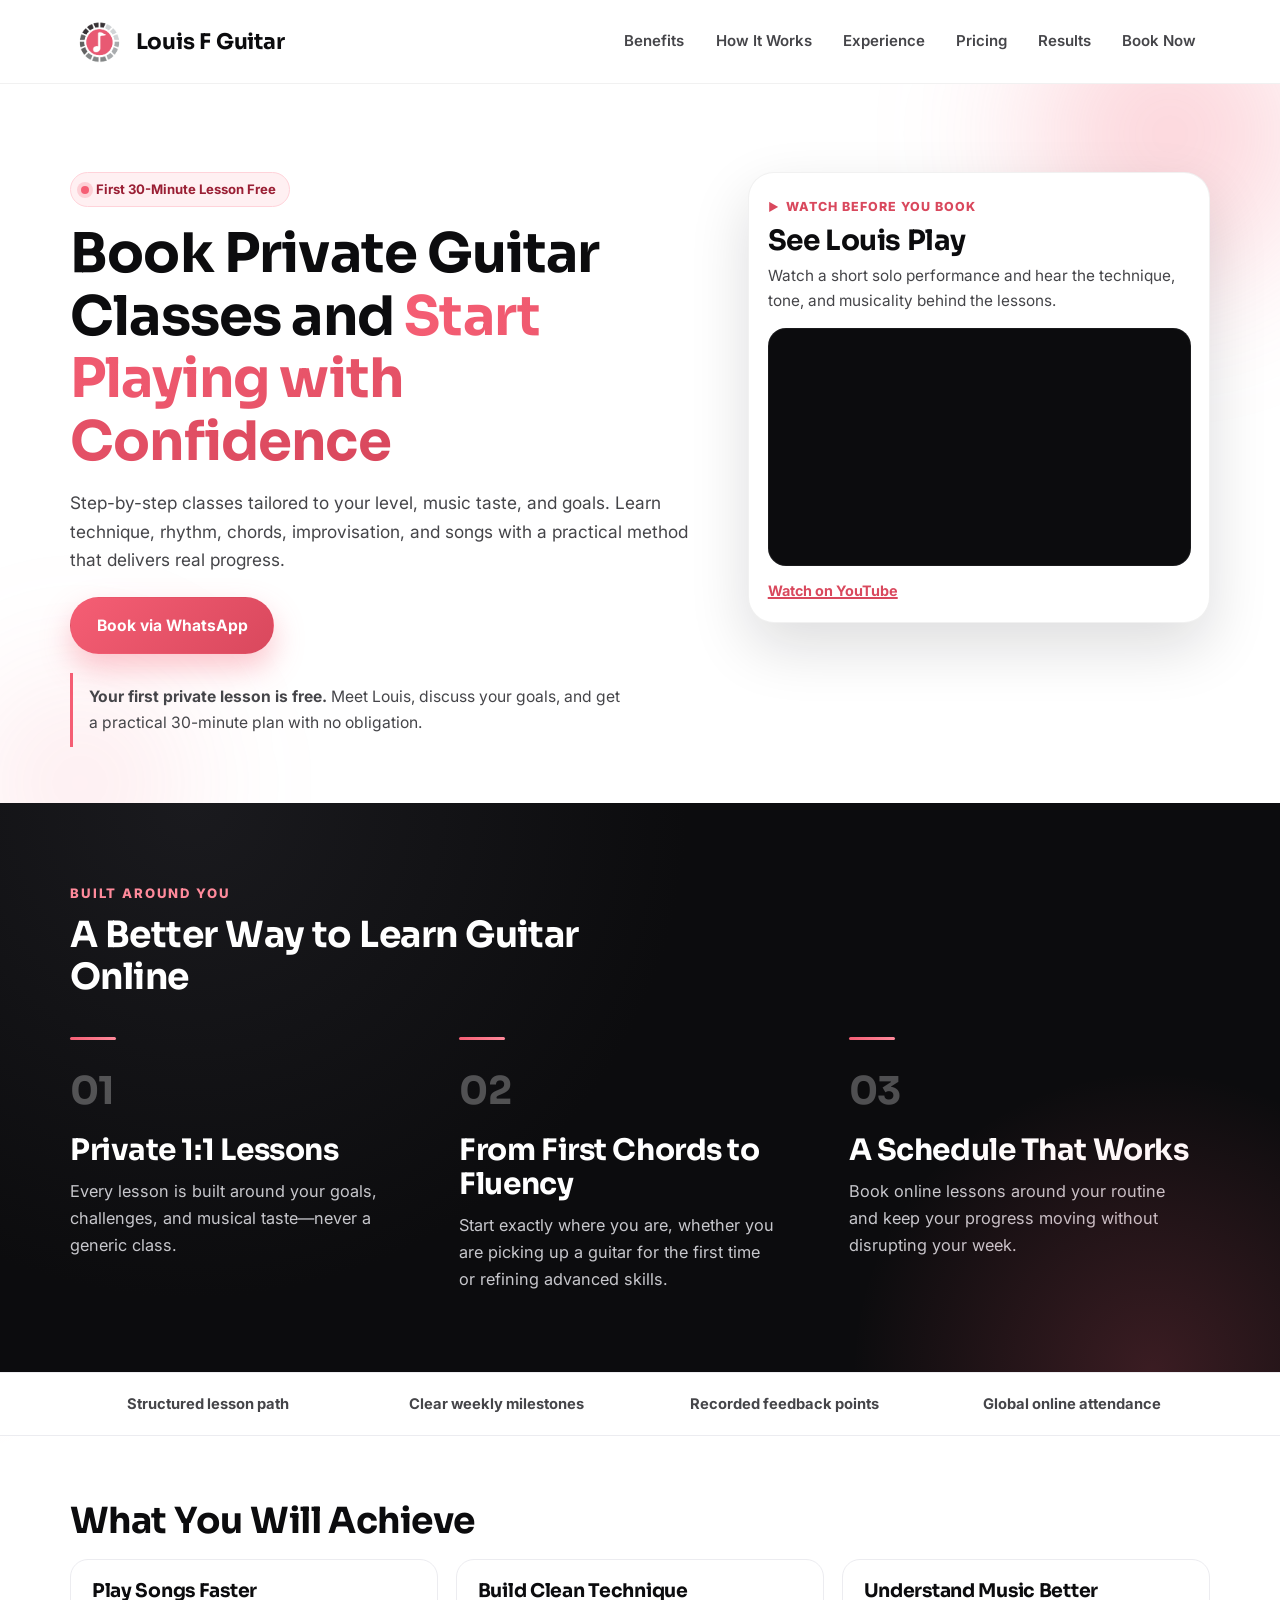
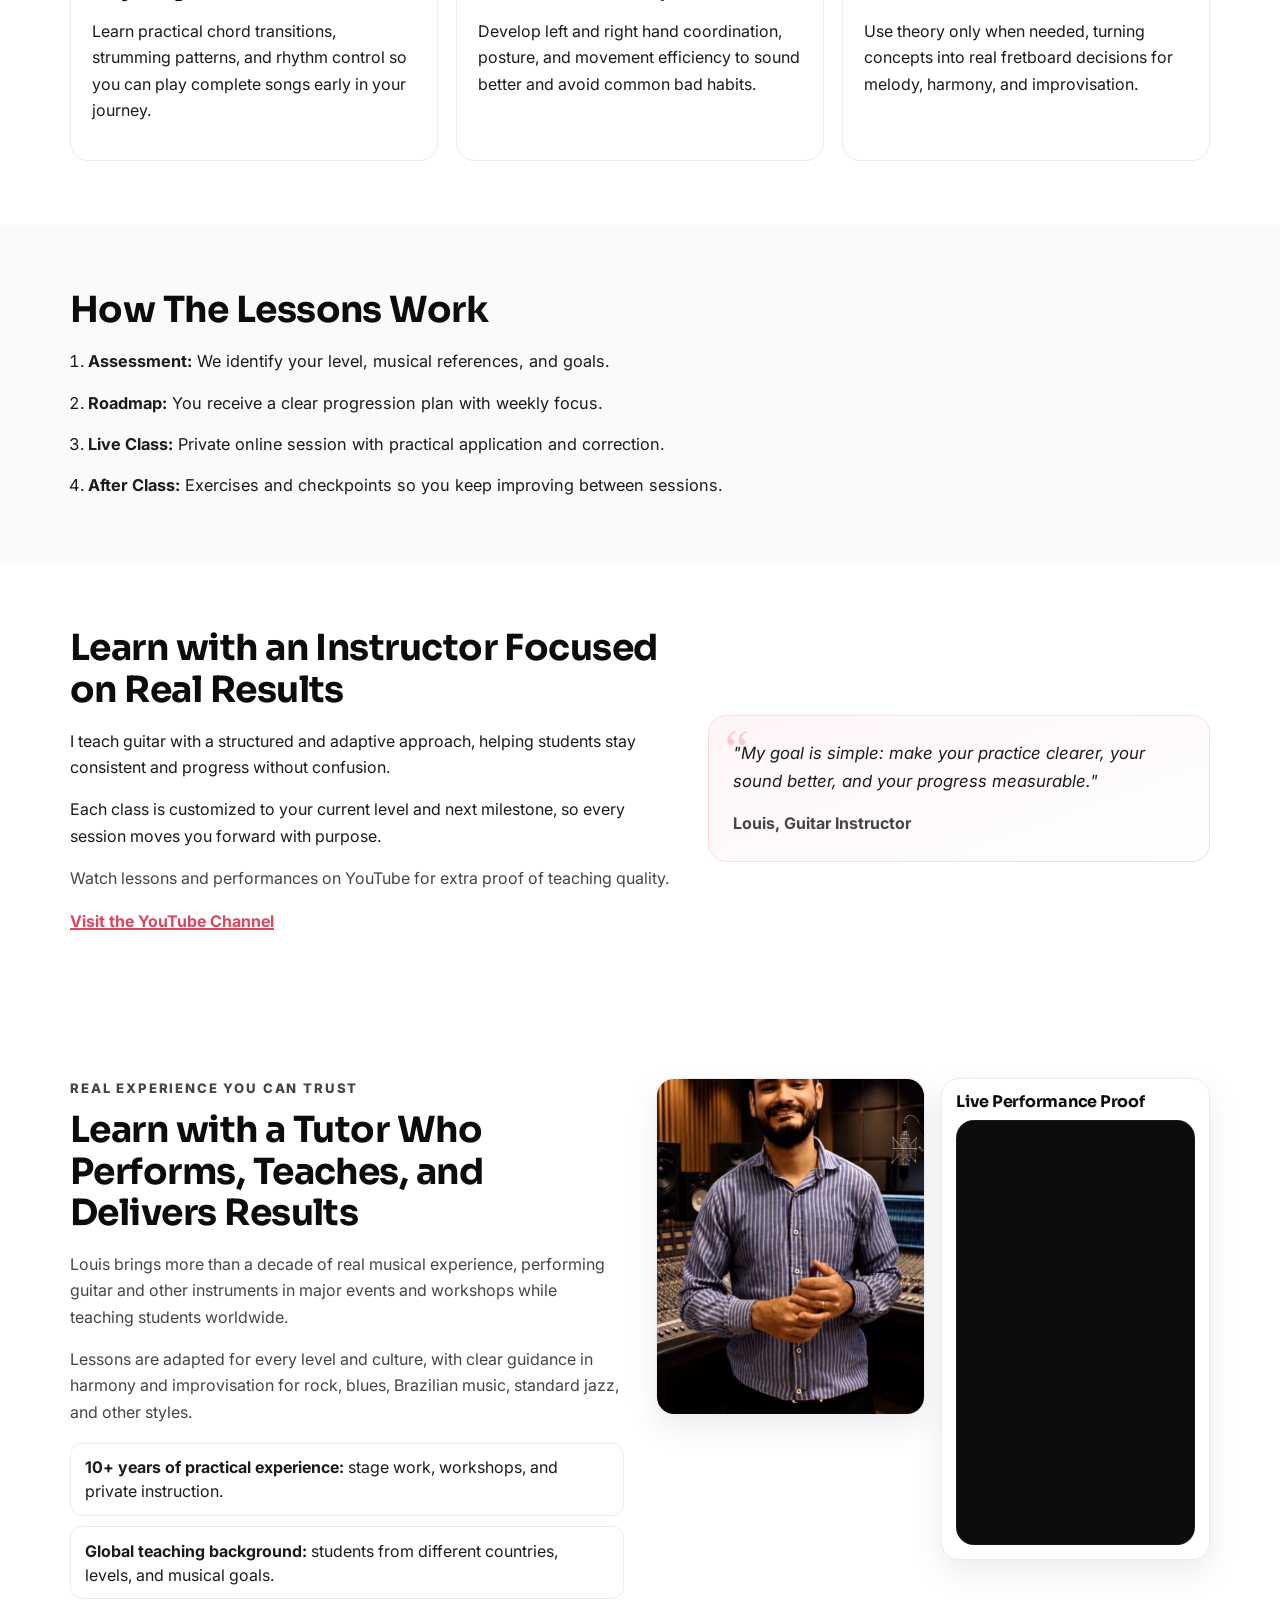
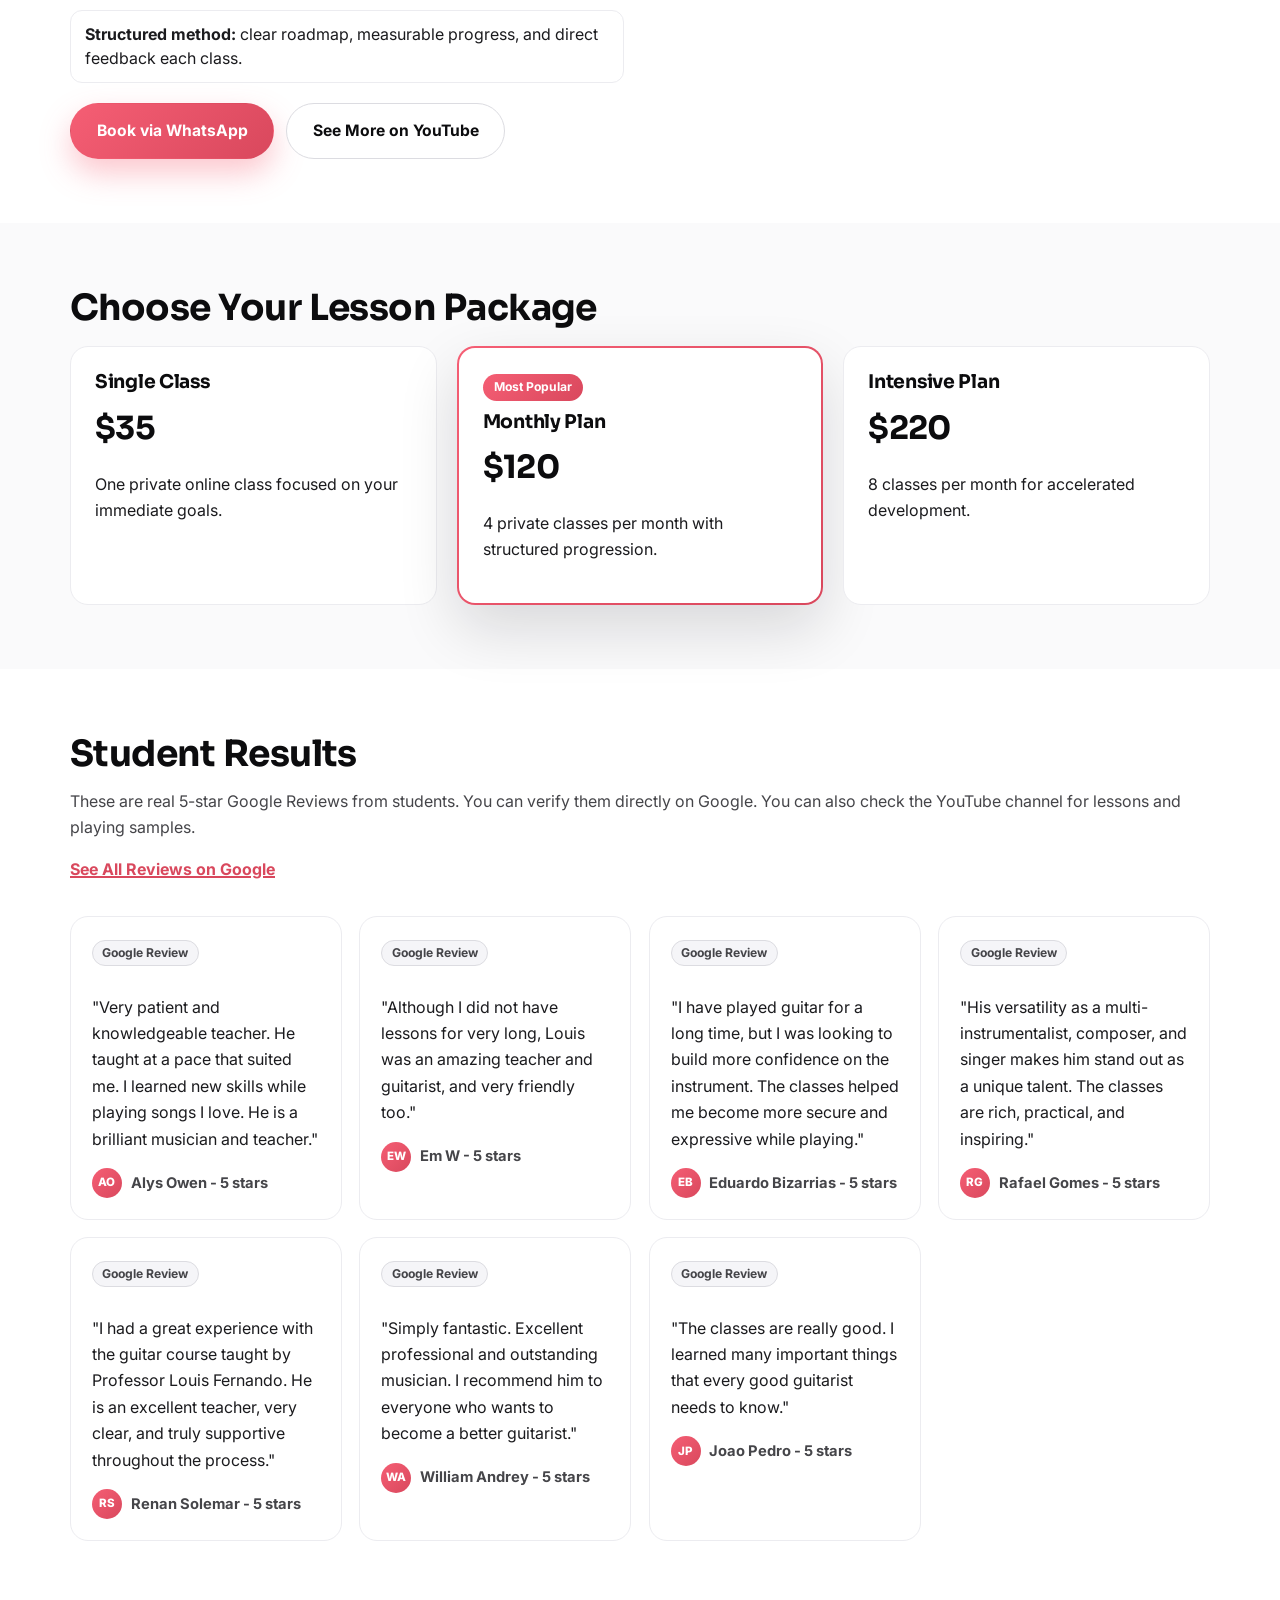
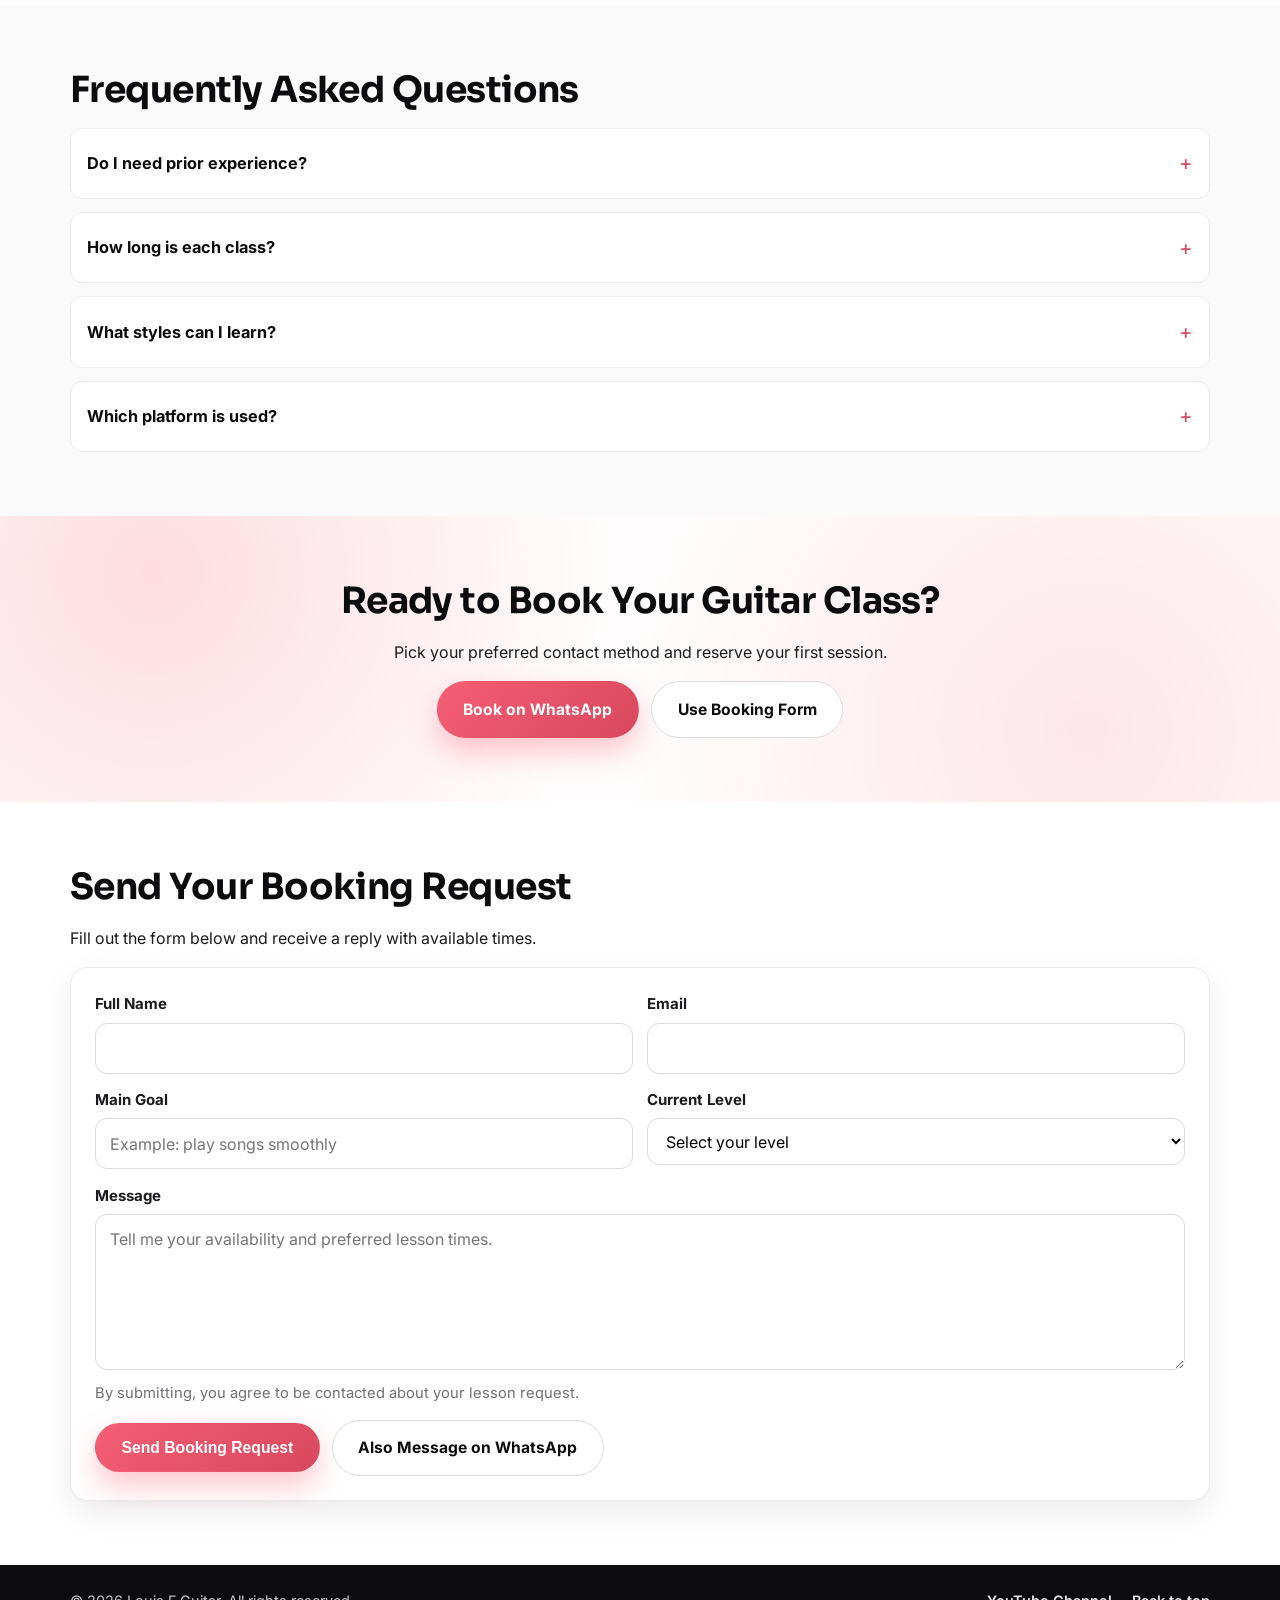
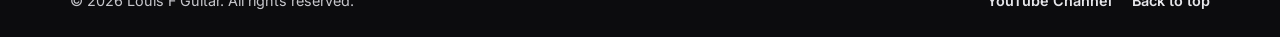
==== commit 0d425876: "google atualizado assim como experiencia do professor" ====
--- a/index.html
+++ b/index.html
@@ -218,9 +218,9 @@
   "@type": "VideoObject",
   "name": "Louis F Guitar - Solo Performance Showreel",
   "description": "A short solo guitar performance by Louis F, showcasing technique, tone, and musicality.",
-  "thumbnailUrl": "https://img.youtube.com/vi/b9U8_e4-dxQ/hqdefault.jpg",
-  "contentUrl": "https://www.youtube.com/watch?v=b9U8_e4-dxQ",
-  "embedUrl": "https://www.youtube-nocookie.com/embed/b9U8_e4-dxQ",
+  "thumbnailUrl": "https://img.youtube.com/vi/cLXTjIH5ekA/hqdefault.jpg",
+  "contentUrl": "https://www.youtube.com/watch?v=cLXTjIH5ekA",
+  "embedUrl": "https://www.youtube-nocookie.com/embed/cLXTjIH5ekA?rel=0",
   "uploadDate": "2021-09-01T00:00:00+00:00",
   "duration": "PT1M28S",
   "publisher": {
@@ -243,6 +243,7 @@
         <ul class="nav-list">
           <li><a href="#benefits">Benefits</a></li>
           <li><a href="#how-it-works">How It Works</a></li>
+          <li><a href="#trust-experience">Experience</a></li>
           <li><a href="#pricing">Pricing</a></li>
           <li><a href="#testimonials">Results</a></li>
           <li><a href="#contact">Book Now</a></li>
@@ -268,9 +269,9 @@
           <h2 id="showreel-title">See Louis Play</h2>
           <p>Watch a short solo performance and hear the technique, tone, and musicality behind the lessons.</p>
           <div class="showreel-video">
-            <iframe src="https://www.youtube-nocookie.com/embed/b9U8_e4-dxQ?rel=0" title="Louis F Guitar solo performance showreel" allow="accelerometer; autoplay; clipboard-write; encrypted-media; gyroscope; picture-in-picture; web-share; fullscreen" referrerpolicy="strict-origin-when-cross-origin" allowfullscreen loading="lazy"></iframe>
-          </div>
-          <a class="showreel-link" href="https://www.youtube.com/watch?v=b9U8_e4-dxQ" target="_blank" rel="noopener">Watch on YouTube</a>
+            <iframe src="https://www.youtube-nocookie.com/embed/cLXTjIH5ekA?rel=0" title="Louis F Guitar solo performance showreel" allow="accelerometer; autoplay; clipboard-write; encrypted-media; gyroscope; picture-in-picture; web-share; fullscreen" referrerpolicy="strict-origin-when-cross-origin" allowfullscreen loading="lazy"></iframe>
+          </div>
+          <a class="showreel-link" href="https://www.youtube.com/watch?v=cLXTjIH5ekA" target="_blank" rel="noopener">Watch on YouTube</a>
         </aside>
       </div>
     </section>
@@ -352,6 +353,39 @@
         <div class="quote-card">
           <p class="quote">"My goal is simple: make your practice clearer, your sound better, and your progress measurable."</p>
           <p class="quote-author">Louis, Guitar Instructor</p>
+        </div>
+      </div>
+    </section>
+
+    <section class="section trust-experience" id="trust-experience" aria-labelledby="trust-experience-title">
+      <div class="container split">
+        <div>
+          <p class="section-kicker">Real Experience You Can Trust</p>
+          <h2 id="trust-experience-title">Learn with a Tutor Who Performs, Teaches, and Delivers Results</h2>
+          <p>Louis brings more than a decade of real musical experience, performing guitar and other instruments in major events and workshops while teaching students worldwide.</p>
+          <p>Lessons are adapted for every level and culture, with clear guidance in harmony and improvisation for rock, blues, Brazilian music, standard jazz, and other styles.</p>
+          <ul class="trust-points" role="list">
+            <li><strong>10+ years of practical experience:</strong> stage work, workshops, and private instruction.</li>
+            <li><strong>Global teaching background:</strong> students from different countries, levels, and musical goals.</li>
+            <li><strong>Structured method:</strong> clear roadmap, measurable progress, and direct feedback each class.</li>
+          </ul>
+          <div class="cta-row">
+            <a class="btn btn-primary" href="https://wa.me/5511987628816?text=Hi%20Louis%2C%20I%20want%20to%20book%20an%20online%20guitar%20class." rel="noopener" target="_blank">Book via WhatsApp</a>
+            <a class="btn btn-secondary" href="https://www.youtube.com/@Louis.f" target="_blank" rel="noopener">See More on YouTube</a>
+          </div>
+        </div>
+        <div class="trust-media">
+          <figure class="teacher-photo primary">
+            <img src="images/teacher-portrait.png" alt="Louis smiling inside a professional recording studio." loading="lazy" width="496" height="859">
+          </figure>
+          <div class="trust-videos">
+            <article class="trust-video-card">
+              <h3>Live Performance Proof</h3>
+              <div class="showreel-video short-video">
+                <iframe src="https://www.youtube-nocookie.com/embed/om1wm15TU3k?rel=0" title="Louis F Guitar live performance" allow="accelerometer; autoplay; clipboard-write; encrypted-media; gyroscope; picture-in-picture; web-share; fullscreen" referrerpolicy="strict-origin-when-cross-origin" allowfullscreen loading="lazy"></iframe>
+              </div>
+            </article>
+          </div>
         </div>
       </div>
     </section>
--- a/css/style.css
+++ b/css/style.css
@@ -550,6 +550,88 @@
   text-decoration-thickness: 2px;
 }
 
+.trust-experience .split {
+  align-items: start;
+  gap: 2rem;
+}
+
+.trust-experience p {
+  color: var(--gray-700);
+}
+
+.trust-points {
+  list-style: none;
+  margin: 1.1rem 0 1.25rem;
+  padding: 0;
+  display: grid;
+  gap: 0.65rem;
+}
+
+.trust-points li {
+  margin: 0;
+  background: var(--white);
+  border: 1px solid var(--gray-200);
+  border-radius: var(--radius-sm);
+  padding: 0.72rem 0.9rem;
+  line-height: 1.5;
+}
+
+.trust-media {
+  display: grid;
+  grid-template-columns: 1fr 1fr;
+  align-items: start;
+  gap: 0.95rem;
+}
+
+.teacher-photo {
+  margin: 0;
+  border-radius: var(--radius);
+  overflow: hidden;
+  border: 1px solid var(--gray-200);
+  box-shadow: var(--shadow);
+  background: var(--white);
+}
+
+.teacher-photo img {
+  width: 100%;
+  height: 100%;
+  object-fit: cover;
+}
+
+.teacher-photo.primary {
+  aspect-ratio: 4 / 5;
+}
+
+.trust-videos {
+  display: grid;
+  gap: 0.95rem;
+}
+
+.trust-video-card {
+  background: var(--white);
+  border: 1px solid var(--gray-200);
+  border-radius: var(--radius);
+  padding: 0.9rem;
+  box-shadow: var(--shadow);
+}
+
+.trust-video-card h3 {
+  margin: 0 0 0.55rem;
+  font-size: 1rem;
+}
+
+.trust-video-card .short-video {
+  padding-top: 177.78%;
+  max-width: 320px;
+  margin-inline: auto;
+}
+
+@media (max-width: 640px) {
+  .trust-media {
+    grid-template-columns: 1fr;
+  }
+}
+
 .pricing-grid {
   display: grid;
   gap: 1.25rem;
@@ -814,6 +896,16 @@
     align-items: center;
   }
 
+  .trust-experience .split {
+    grid-template-columns: 1fr 1fr;
+    align-items: start;
+  }
+
+  .trust-media {
+    grid-template-columns: 1fr 1fr;
+    align-items: start;
+  }
+
   .field-grid {
     grid-template-columns: 1fr 1fr;
   }
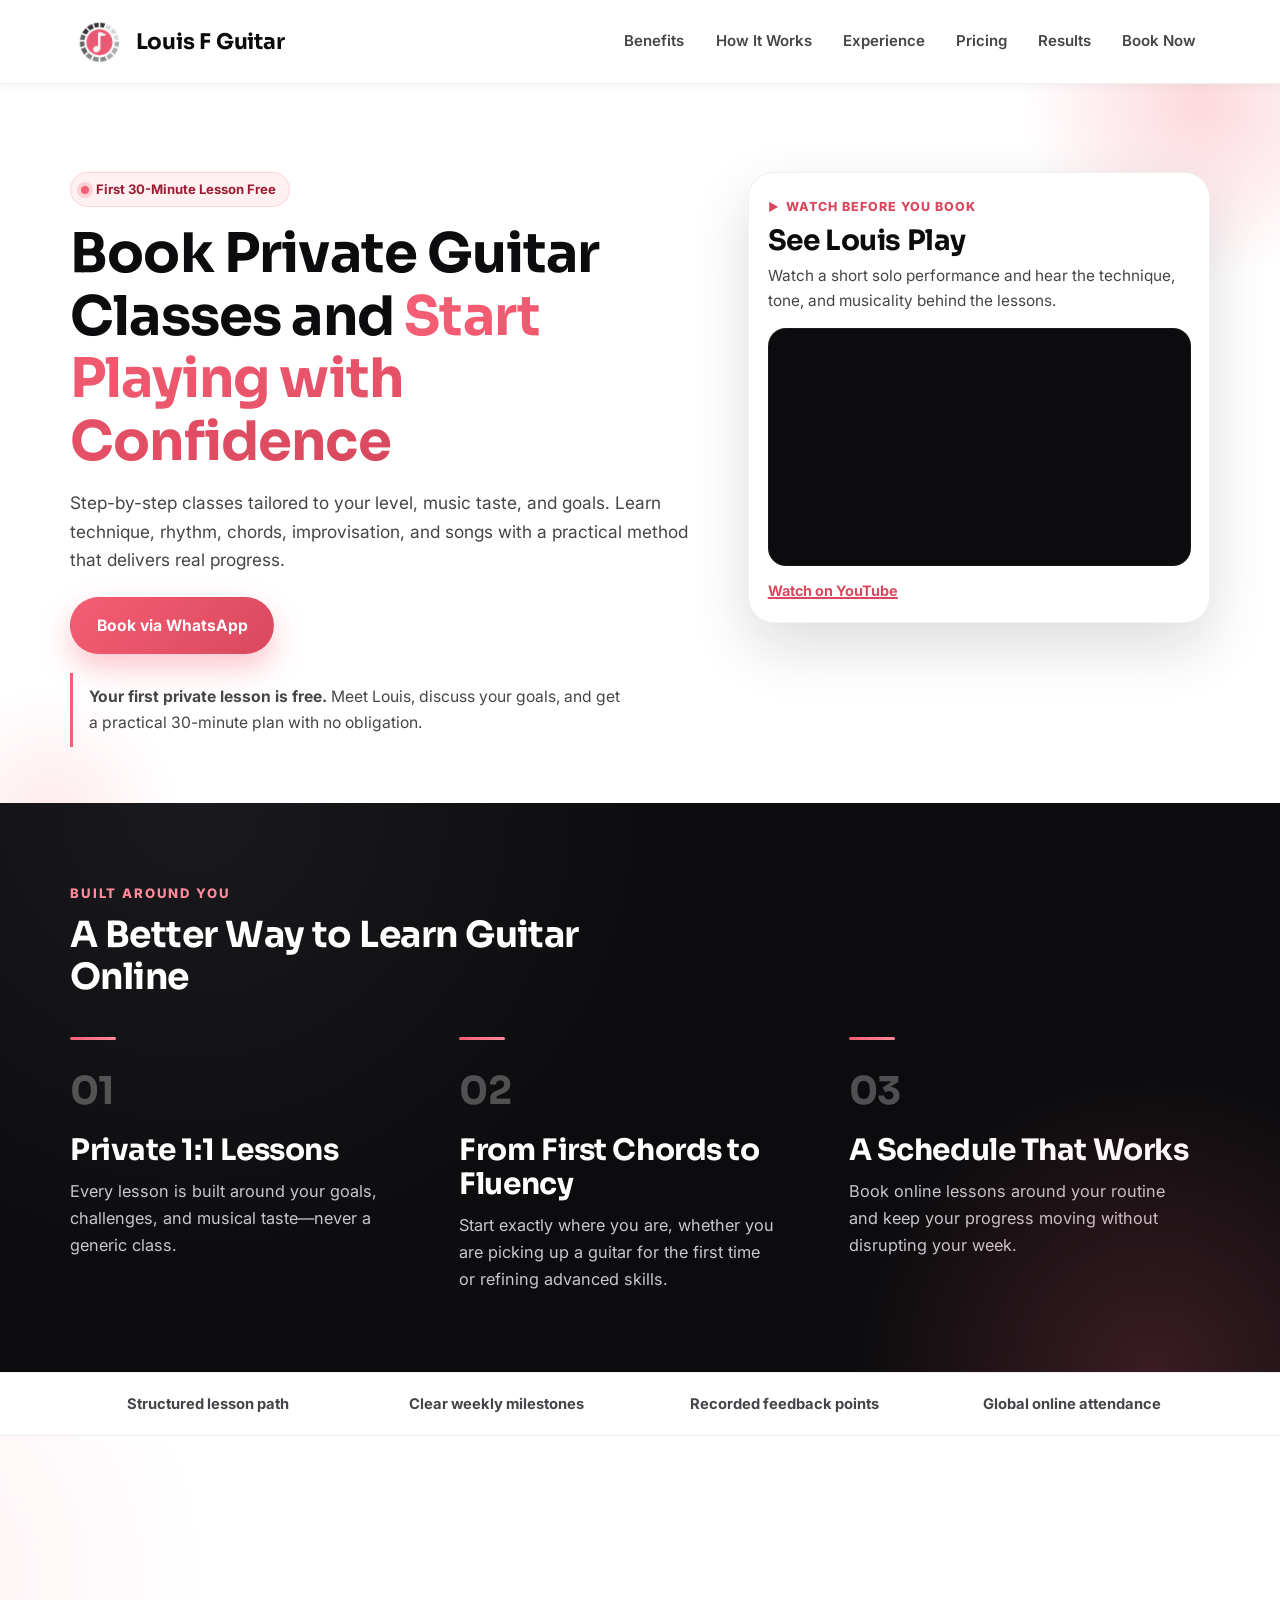
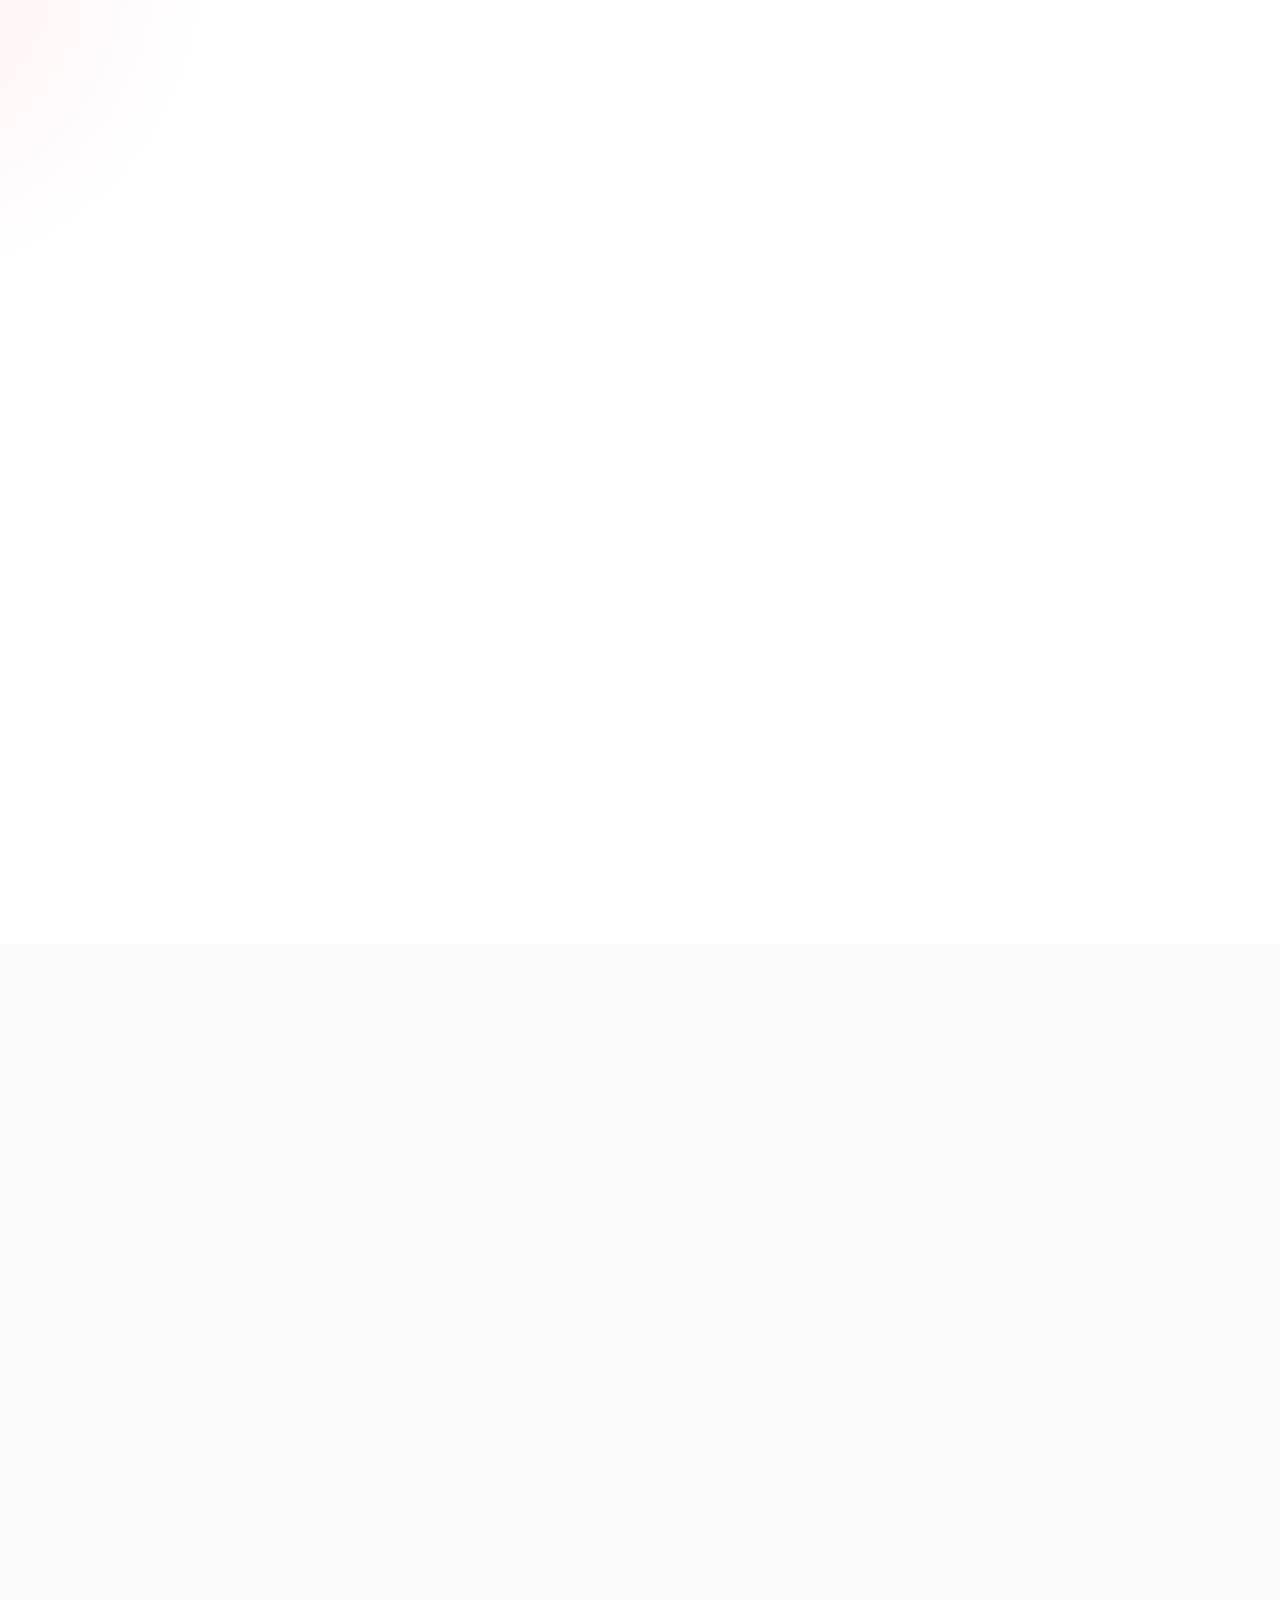
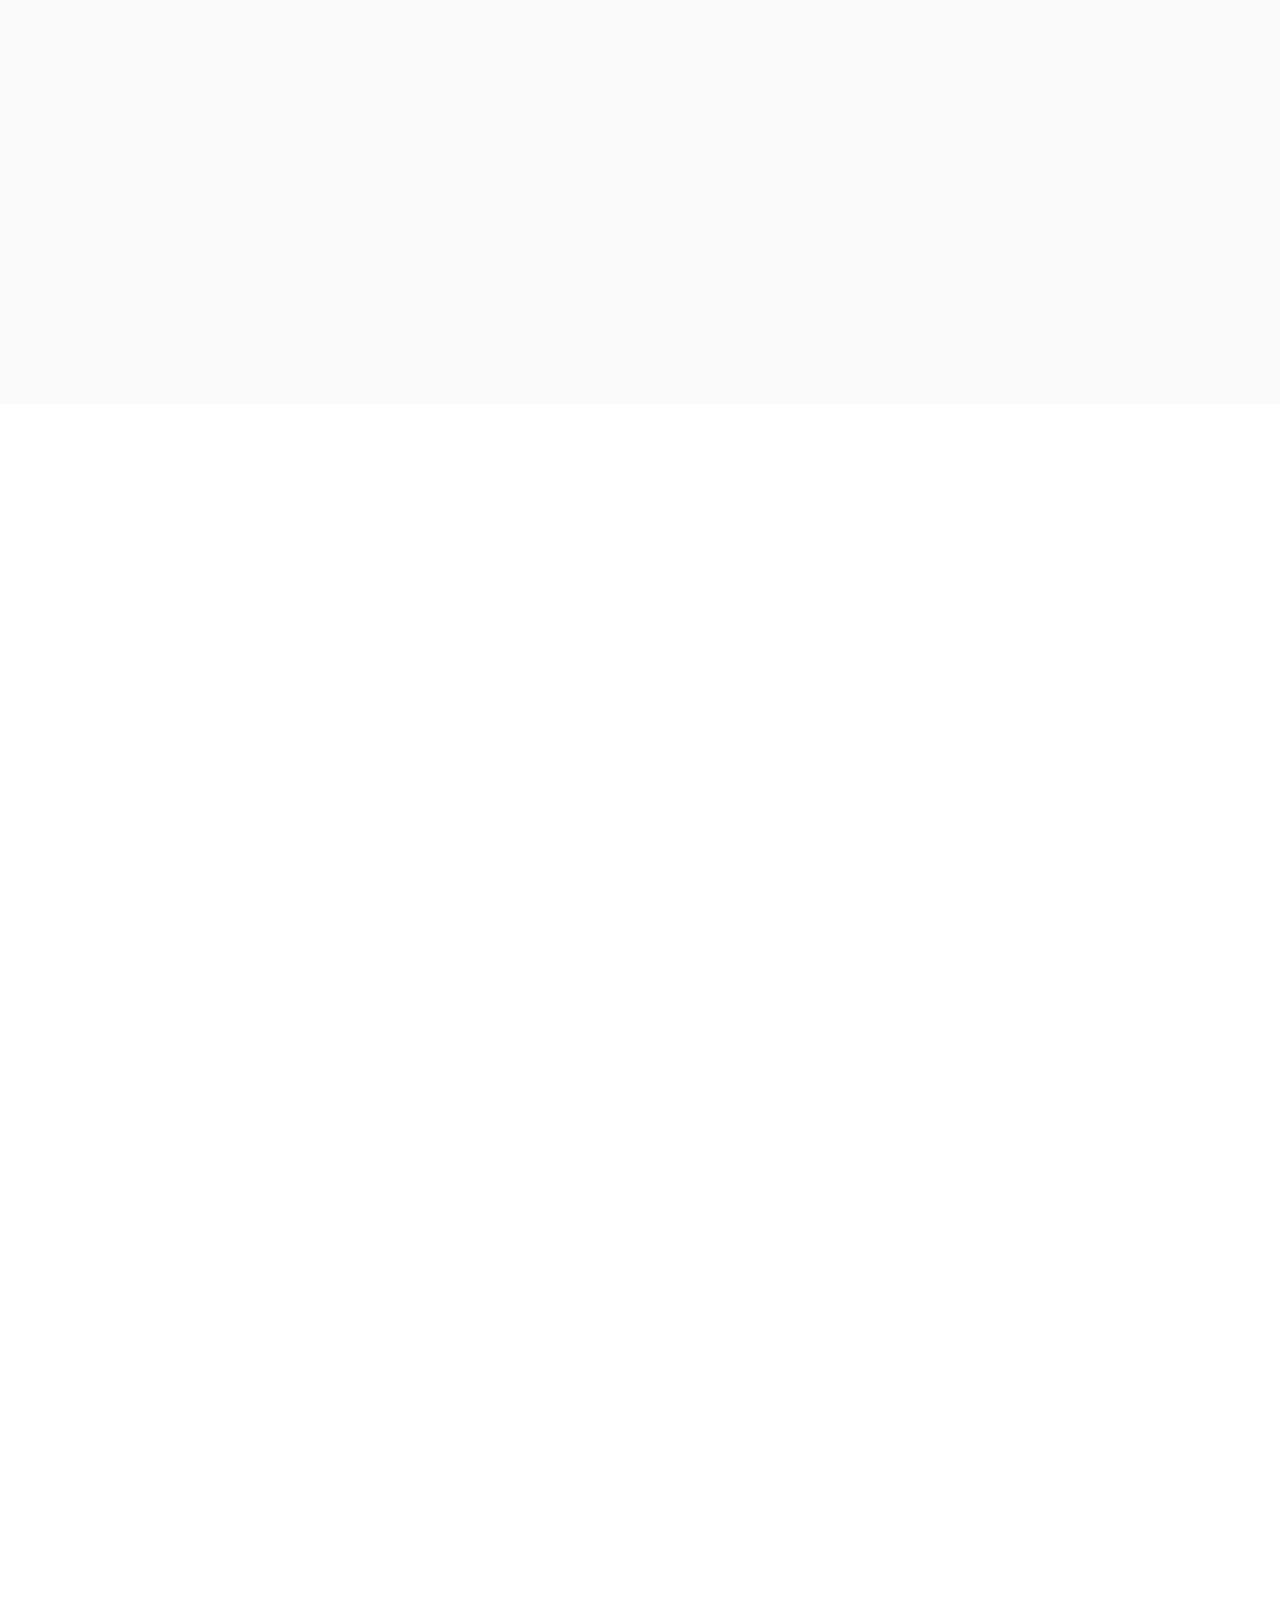
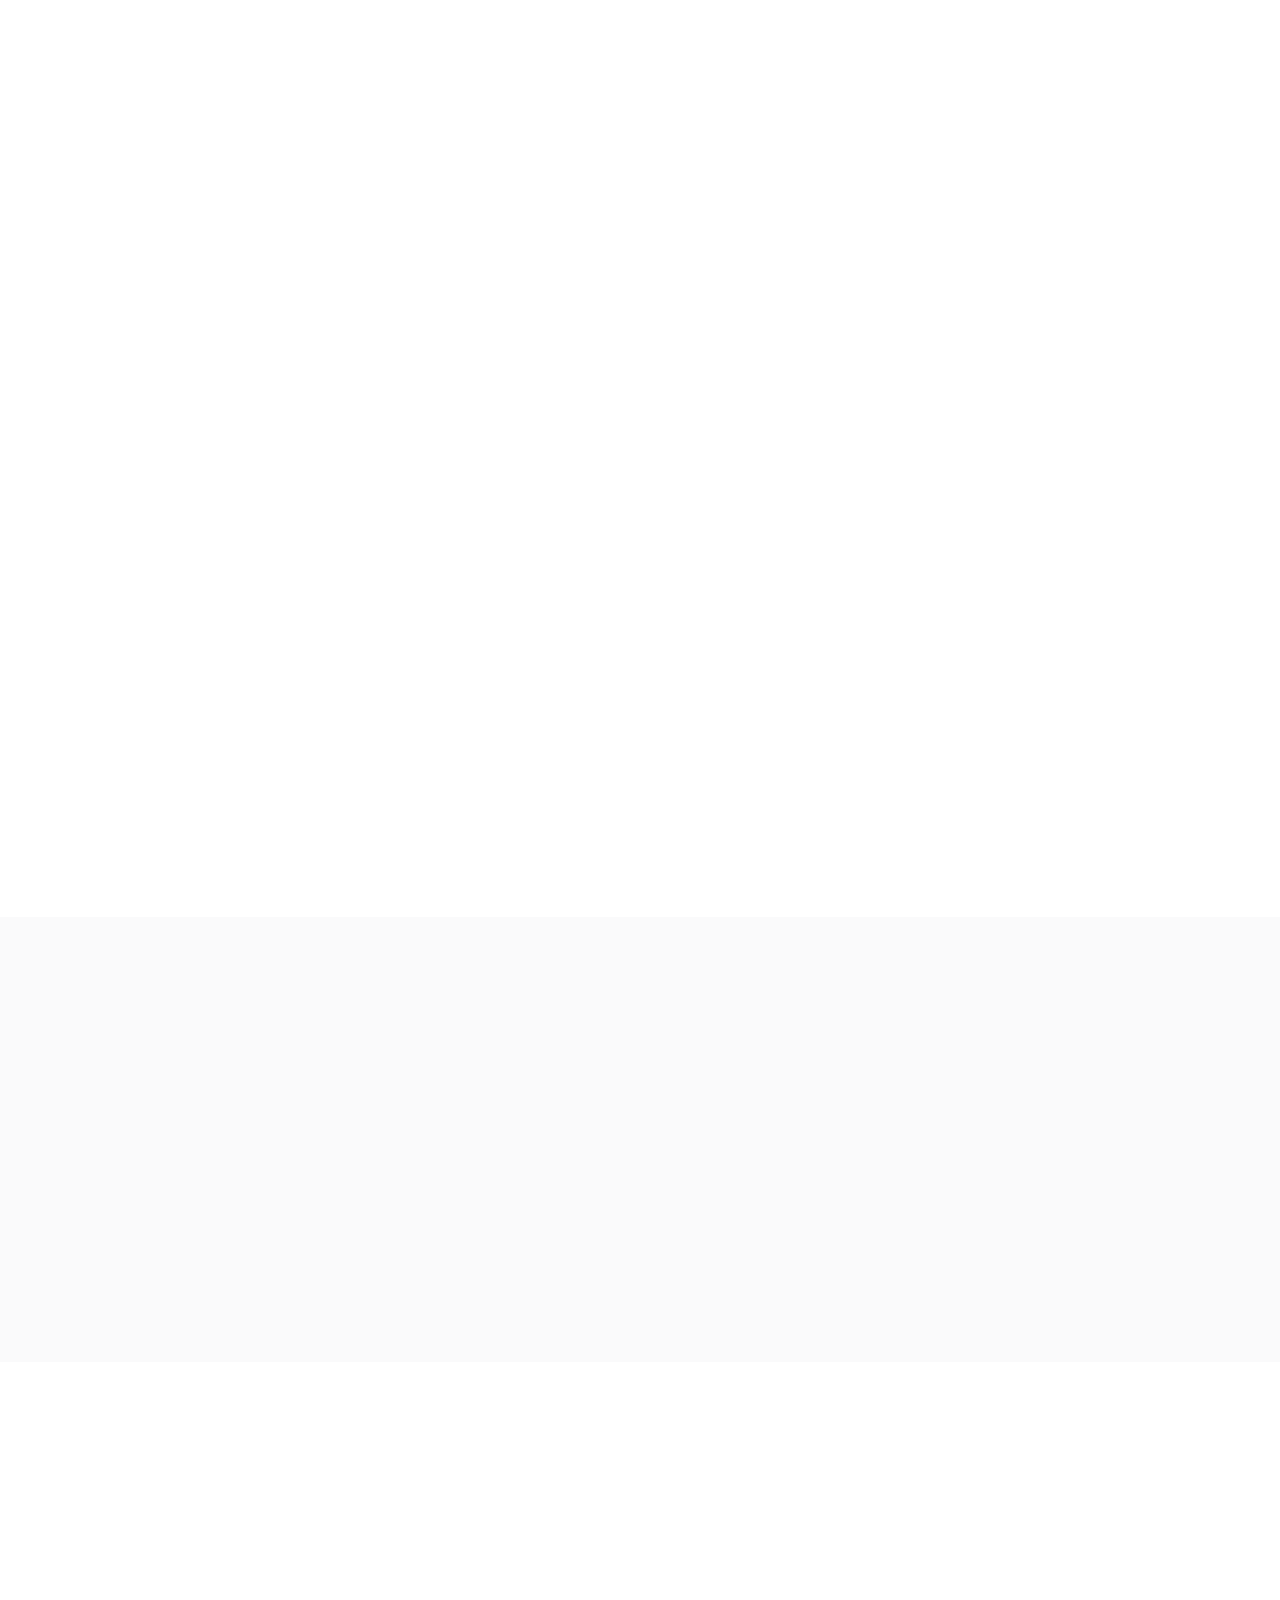
==== commit a63da3ef: "melhoramentos - speed" ====
--- a/index.html
+++ b/index.html
@@ -25,7 +25,12 @@
 
   <link rel="preconnect" href="https://fonts.googleapis.com">
   <link rel="preconnect" href="https://fonts.gstatic.com" crossorigin>
-  <link rel="stylesheet" href="https://fonts.googleapis.com/css2?family=Inter:wght@400;500;600;700&family=Sora:wght@600;700;800&display=swap">
+  <link rel="dns-prefetch" href="//www.youtube-nocookie.com">
+  <link rel="dns-prefetch" href="//img.youtube.com">
+  <link rel="preload" as="style" href="https://fonts.googleapis.com/css2?family=Inter:wght@400;500;600;700&family=Sora:wght@600;700;800&display=swap">
+  <link rel="stylesheet" href="https://fonts.googleapis.com/css2?family=Inter:wght@400;500;600;700&family=Sora:wght@600;700;800&display=swap" media="print" onload="this.media='all'">
+  <noscript><link rel="stylesheet" href="https://fonts.googleapis.com/css2?family=Inter:wght@400;500;600;700&family=Sora:wght@600;700;800&display=swap"></noscript>
+  <link rel="preload" href="css/style.css" as="style">
   <link rel="stylesheet" href="css/style.css">
   <!-- TODO: Replace your-domain.com, WhatsApp number, and Formspree form ID before publishing. -->
 
@@ -236,7 +241,7 @@
   <header class="site-header" id="top">
     <div class="container header-inner">
       <a class="logo" href="index.html" aria-label="Louis F Guitar home">
-        <img class="logo-mark" src="images/logo-louis-f.png" alt="Louis F Guitar logo" width="313" height="313">
+        <img class="logo-mark" src="images/logo-louis-f-64.png" srcset="images/logo-louis-f-64.png 64w, images/logo-louis-f-112.png 112w, images/logo-louis-f.png 313w" sizes="(max-width: 760px) 44px, 56px" alt="Louis F Guitar logo" width="56" height="56" decoding="async" fetchpriority="high">
         <span class="logo-title">Louis F Guitar</span>
       </a>
       <nav aria-label="Primary navigation">
@@ -376,7 +381,10 @@
         </div>
         <div class="trust-media">
           <figure class="teacher-photo primary">
-            <img src="images/teacher-portrait.png" alt="Louis smiling inside a professional recording studio." loading="lazy" width="496" height="859">
+            <picture>
+              <source srcset="images/teacher-portrait.jpg" type="image/jpeg">
+              <img src="images/teacher-portrait.png" alt="Louis smiling inside a professional recording studio." loading="lazy" width="491" height="860" sizes="(max-width: 640px) 100vw, (max-width: 1100px) 45vw, 420px" decoding="async" fetchpriority="low">
+            </picture>
           </figure>
           <div class="trust-videos">
             <article class="trust-video-card">
--- a/css/style.css
+++ b/css/style.css
@@ -58,10 +58,9 @@
   position: sticky;
   top: 0;
   z-index: 30;
-  background: rgba(255, 255, 255, 0.78);
-  backdrop-filter: saturate(1.4) blur(14px);
-  -webkit-backdrop-filter: saturate(1.4) blur(14px);
+  background: rgba(255, 255, 255, 0.94);
   border-bottom: 1px solid rgba(16, 16, 20, 0.06);
+  box-shadow: 0 2px 10px rgba(16, 16, 20, 0.05);
 }
 
 .header-inner {
@@ -134,25 +133,24 @@
   content: "";
   position: absolute;
   border-radius: 50%;
-  filter: blur(60px);
   z-index: -1;
   pointer-events: none;
 }
 
 .hero::before {
-  width: 420px;
-  height: 420px;
+  width: 360px;
+  height: 360px;
   top: -160px;
   right: -100px;
-  background: radial-gradient(circle, rgba(245, 94, 116, 0.35), transparent 70%);
+  background: radial-gradient(circle, rgba(245, 94, 116, 0.24), transparent 70%);
 }
 
 .hero::after {
-  width: 320px;
-  height: 320px;
+  width: 260px;
+  height: 260px;
   bottom: -140px;
   left: -80px;
-  background: radial-gradient(circle, rgba(245, 94, 116, 0.16), transparent 70%);
+  background: radial-gradient(circle, rgba(245, 94, 116, 0.12), transparent 70%);
 }
 
 .hero-grid {
@@ -247,7 +245,7 @@
   align-items: center;
   justify-content: center;
   gap: 0.4rem;
-  transition: transform 220ms var(--ease), box-shadow 220ms var(--ease), background-color 220ms var(--ease), color 220ms var(--ease);
+  transition: transform 220ms var(--ease), box-shadow 220ms var(--ease);
 }
 
 .btn:hover,
@@ -482,7 +480,7 @@
   border: 1px solid var(--gray-200);
   border-radius: var(--radius);
   padding: 1.3rem;
-  transition: transform 240ms var(--ease), box-shadow 240ms var(--ease), border-color 240ms var(--ease);
+  transition: transform 240ms var(--ease), box-shadow 240ms var(--ease);
 }
 
 .card:hover {
@@ -647,6 +645,20 @@
   transition: transform 240ms var(--ease), box-shadow 240ms var(--ease);
 }
 
+@supports (content-visibility: auto) {
+  #benefits,
+  #how-it-works,
+  #instructor,
+  #trust-experience,
+  #pricing,
+  #testimonials,
+  #faq,
+  #contact {
+    content-visibility: auto;
+    contain-intrinsic-size: 1px 950px;
+  }
+}
+
 .price-card:hover {
   transform: translateY(-4px);
   box-shadow: var(--shadow-lg);
--- a/css/style.css
+++ b/css/style.css
@@ -58,10 +58,9 @@
   position: sticky;
   top: 0;
   z-index: 30;
-  background: rgba(255, 255, 255, 0.78);
-  backdrop-filter: saturate(1.4) blur(14px);
-  -webkit-backdrop-filter: saturate(1.4) blur(14px);
+  background: rgba(255, 255, 255, 0.94);
   border-bottom: 1px solid rgba(16, 16, 20, 0.06);
+  box-shadow: 0 2px 10px rgba(16, 16, 20, 0.05);
 }
 
 .header-inner {
@@ -134,25 +133,24 @@
   content: "";
   position: absolute;
   border-radius: 50%;
-  filter: blur(60px);
   z-index: -1;
   pointer-events: none;
 }
 
 .hero::before {
-  width: 420px;
-  height: 420px;
+  width: 360px;
+  height: 360px;
   top: -160px;
   right: -100px;
-  background: radial-gradient(circle, rgba(245, 94, 116, 0.35), transparent 70%);
+  background: radial-gradient(circle, rgba(245, 94, 116, 0.24), transparent 70%);
 }
 
 .hero::after {
-  width: 320px;
-  height: 320px;
+  width: 260px;
+  height: 260px;
   bottom: -140px;
   left: -80px;
-  background: radial-gradient(circle, rgba(245, 94, 116, 0.16), transparent 70%);
+  background: radial-gradient(circle, rgba(245, 94, 116, 0.12), transparent 70%);
 }
 
 .hero-grid {
@@ -247,7 +245,7 @@
   align-items: center;
   justify-content: center;
   gap: 0.4rem;
-  transition: transform 220ms var(--ease), box-shadow 220ms var(--ease), background-color 220ms var(--ease), color 220ms var(--ease);
+  transition: transform 220ms var(--ease), box-shadow 220ms var(--ease);
 }
 
 .btn:hover,
@@ -482,7 +480,7 @@
   border: 1px solid var(--gray-200);
   border-radius: var(--radius);
   padding: 1.3rem;
-  transition: transform 240ms var(--ease), box-shadow 240ms var(--ease), border-color 240ms var(--ease);
+  transition: transform 240ms var(--ease), box-shadow 240ms var(--ease);
 }
 
 .card:hover {
@@ -647,6 +645,20 @@
   transition: transform 240ms var(--ease), box-shadow 240ms var(--ease);
 }
 
+@supports (content-visibility: auto) {
+  #benefits,
+  #how-it-works,
+  #instructor,
+  #trust-experience,
+  #pricing,
+  #testimonials,
+  #faq,
+  #contact {
+    content-visibility: auto;
+    contain-intrinsic-size: 1px 950px;
+  }
+}
+
 .price-card:hover {
   transform: translateY(-4px);
   box-shadow: var(--shadow-lg);
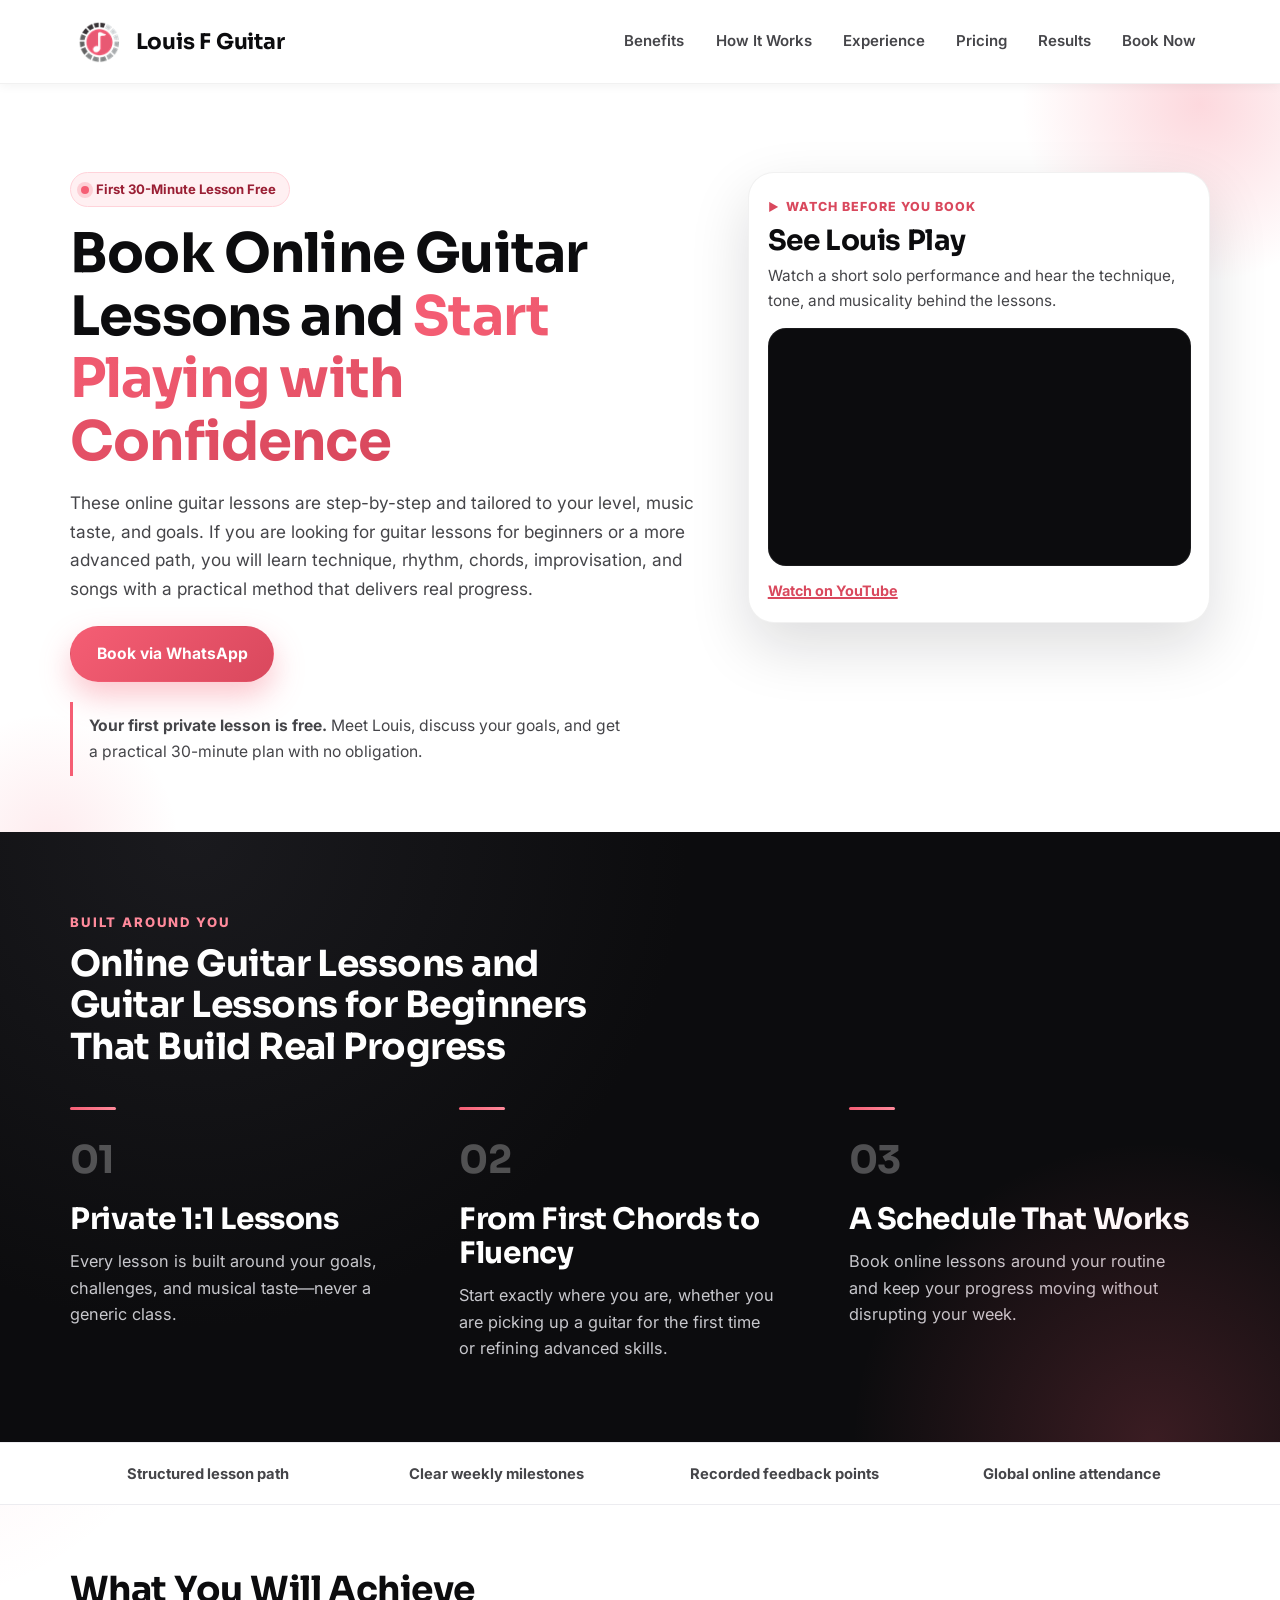
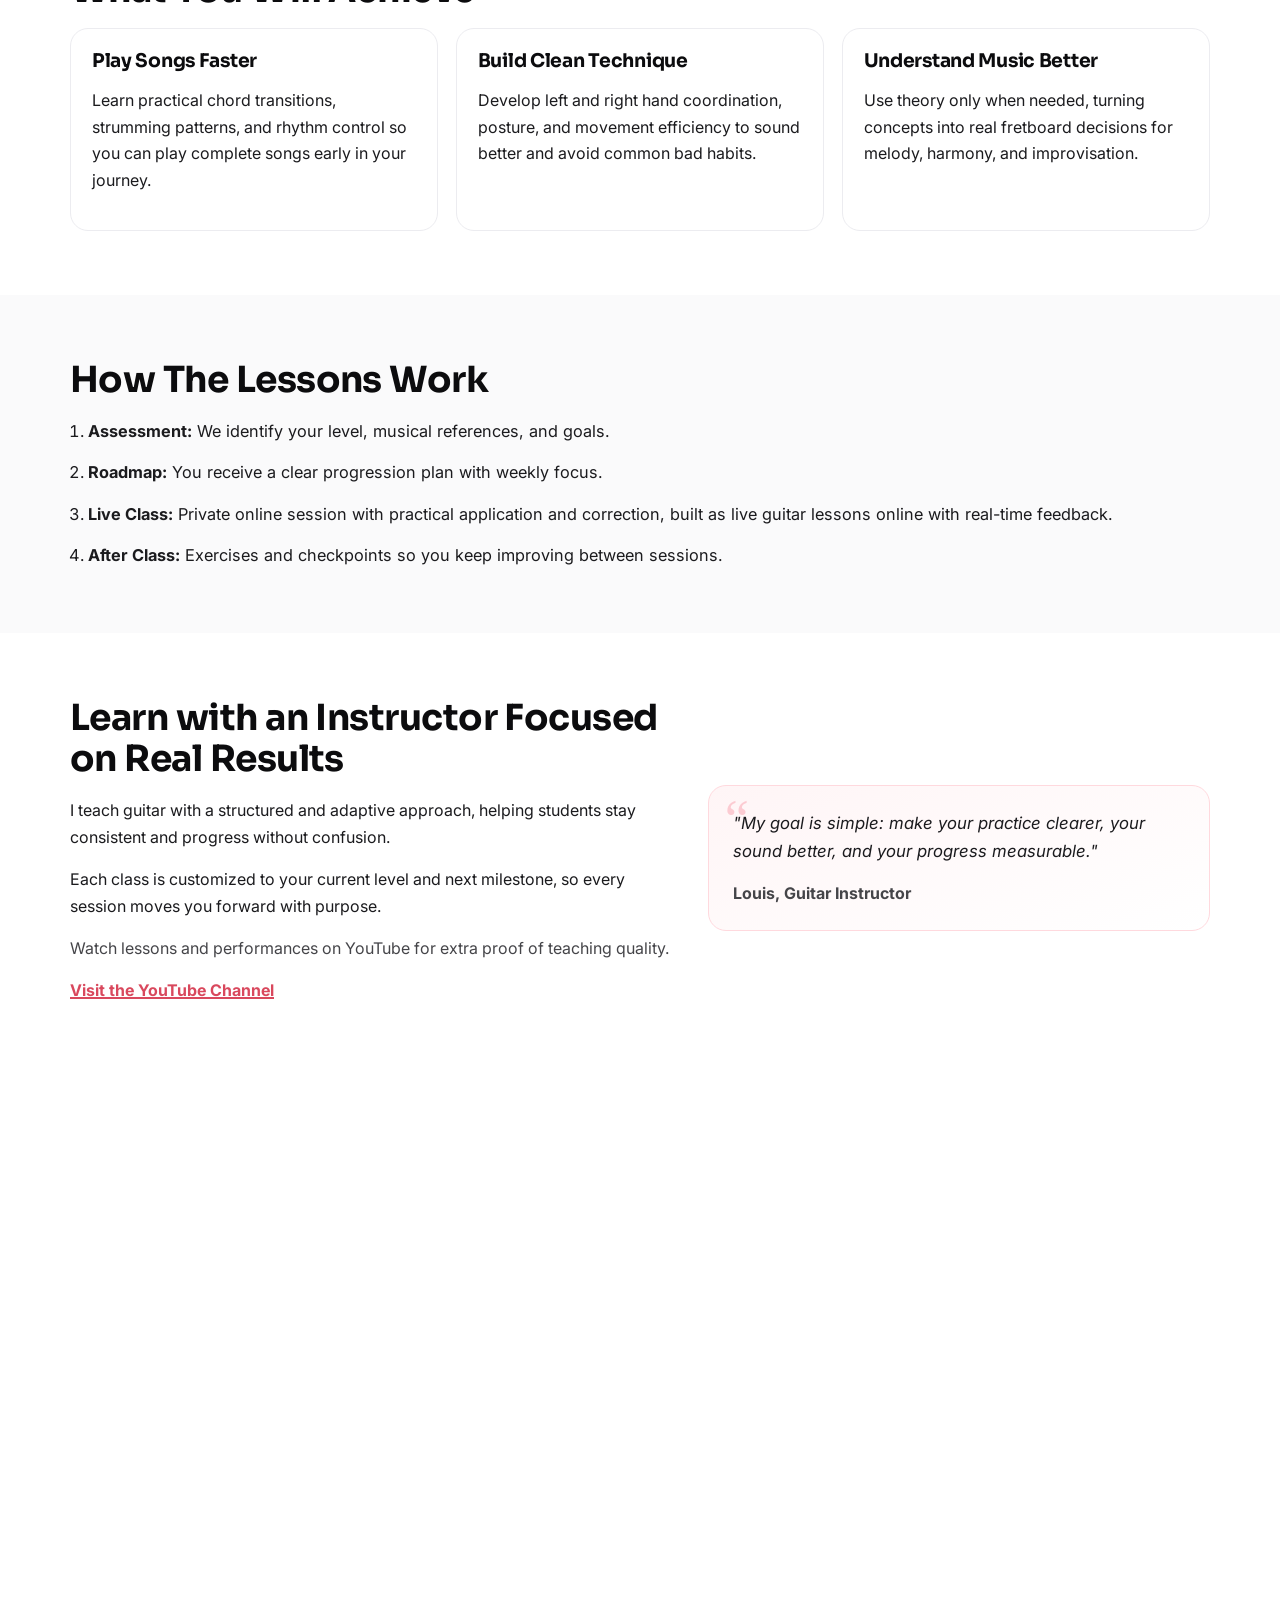
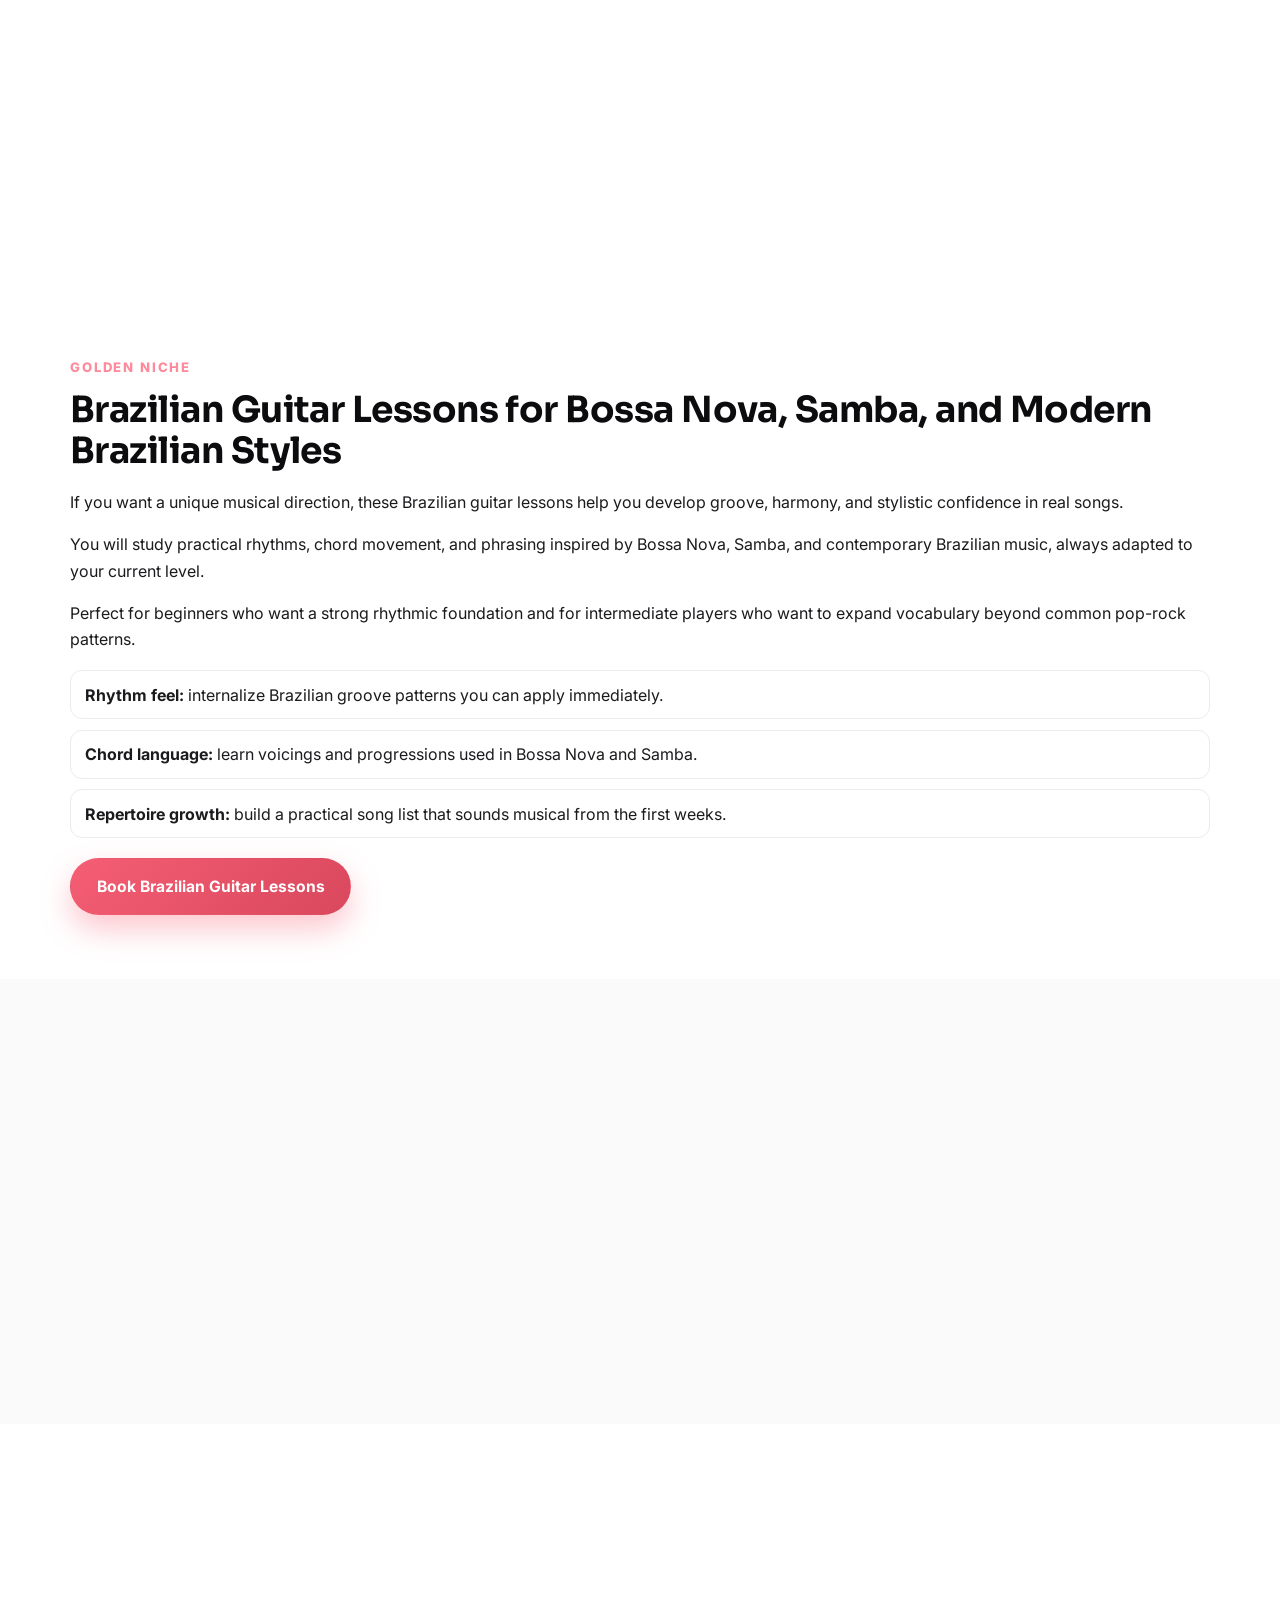
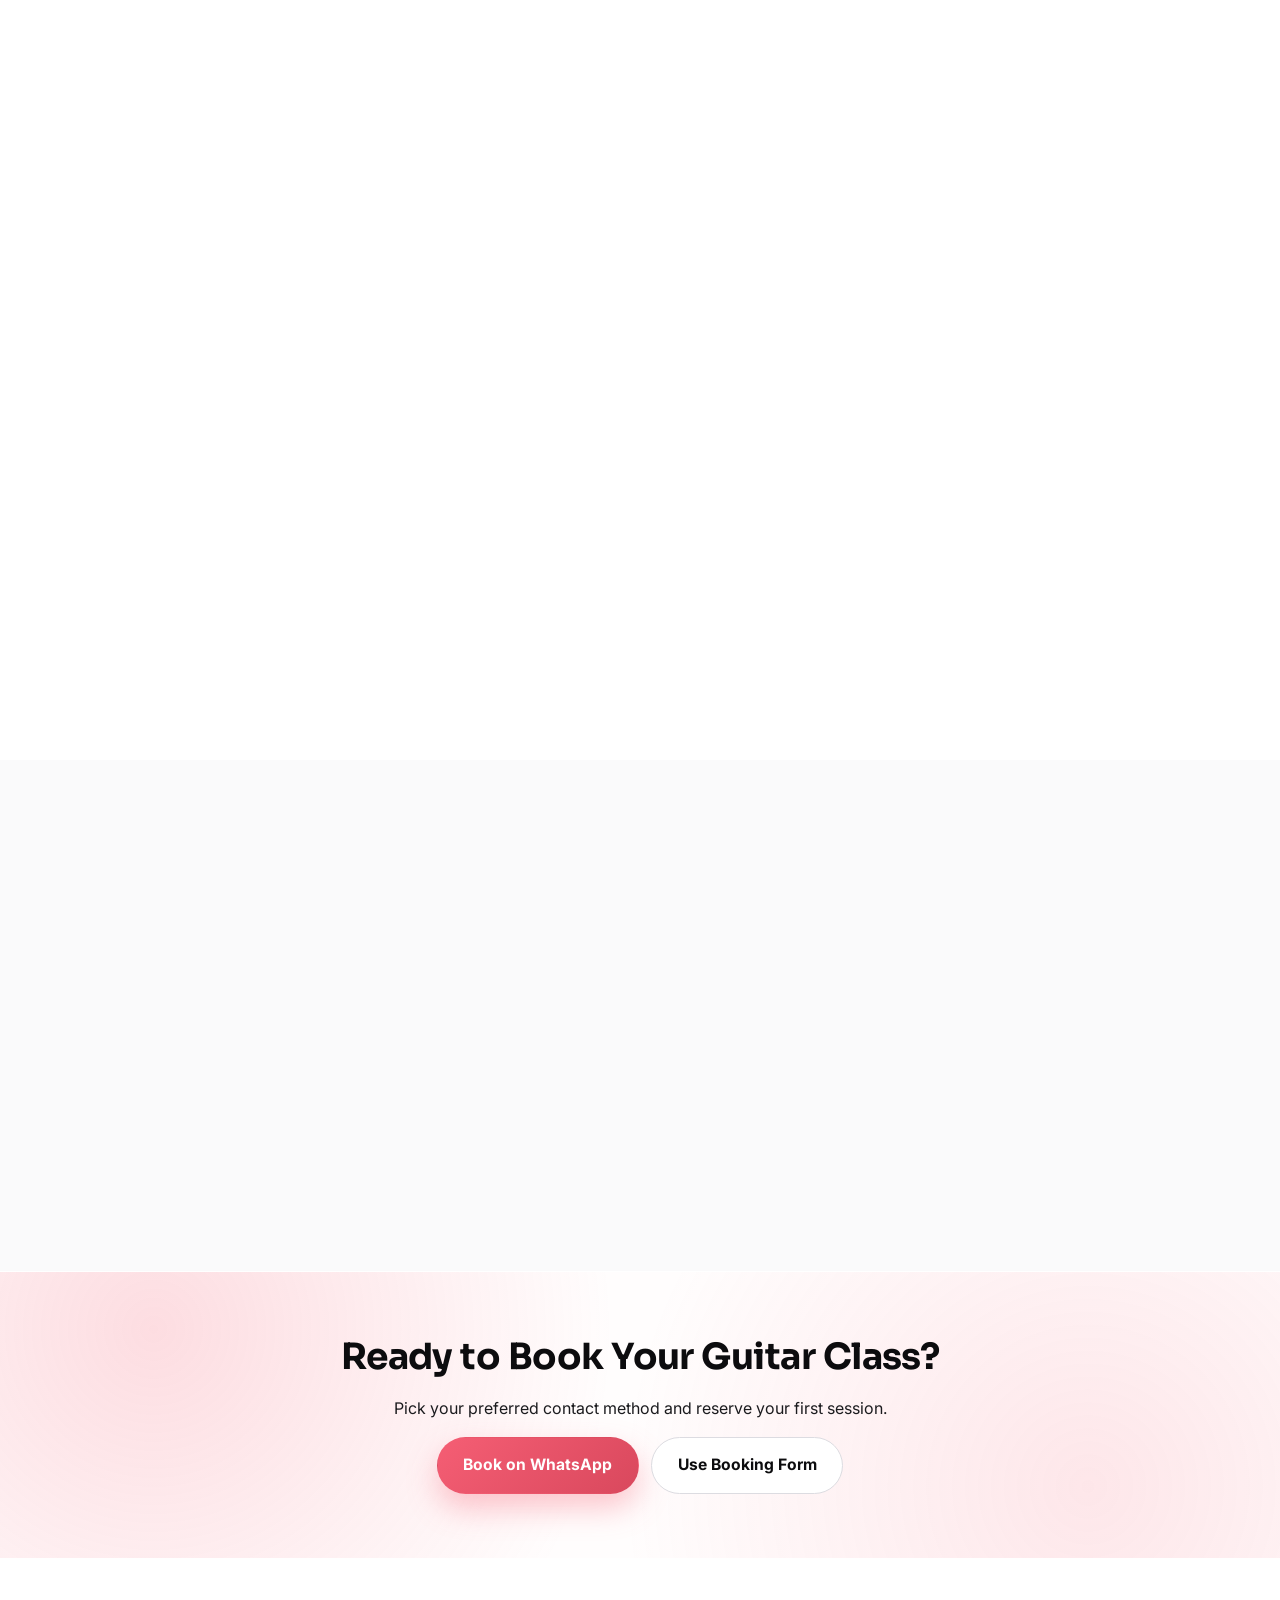
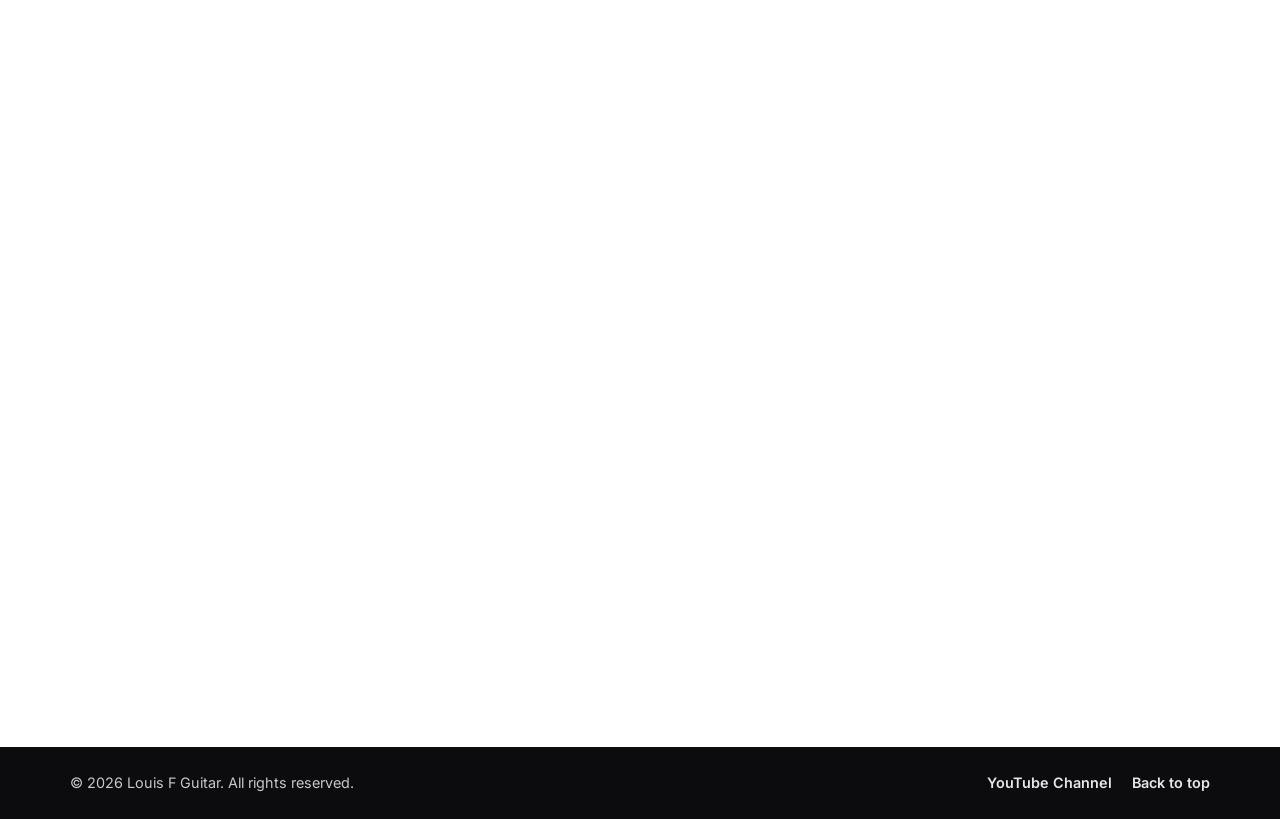
==== commit 11e9a4ee: "landing page cada assunto" ====
--- a/index.html
+++ b/index.html
@@ -8,7 +8,9 @@
   <meta name="robots" content="index, follow, max-image-preview:large">
   <meta name="author" content="Louis F Guitar">
   <meta name="theme-color" content="#f55e74">
-  <link rel="canonical" href="https://your-domain.com/guitar-lessons.html">
+  <link rel="canonical" href="https://devon-demand.com/louisf/">
+  <link rel="alternate" hreflang="en" href="https://devon-demand.com/louisf/">
+  <link rel="alternate" hreflang="x-default" href="https://devon-demand.com/louisf/">
 
   <meta property="og:type" content="website">
   <meta property="og:locale" content="en_US">
@@ -51,7 +53,7 @@
       "name": "Louis F"
     },
     "sameAs": [
-      "https://wa.me/5511987628816",
+      "https://wa.me/5511924538816",
       "https://www.youtube.com/@Louis.f",
       "https://www.google.com/maps/place/Louis+Aulas+de+Guitarra/@24.7745,-79.5417226,3z/data=!3m1!4b1!4m6!3m5!1s0xa43cd750dfb7f383:0x97e26d693b424f66!8m2!3d24.7745!4d-79.5417226!16s%2Fg%2F11kpcxmpv_"
     ],
@@ -262,10 +264,10 @@
       <div class="container hero-grid">
         <div>
           <p class="eyebrow">First 30-Minute Lesson Free</p>
-          <h1 id="hero-title">Book Private Guitar Classes and <span class="accent">Start Playing with Confidence</span></h1>
-          <p class="lead">Step-by-step classes tailored to your level, music taste, and goals. Learn technique, rhythm, chords, improvisation, and songs with a practical method that delivers real progress.</p>
+          <h1 id="hero-title">Book Online Guitar Lessons and <span class="accent">Start Playing with Confidence</span></h1>
+          <p class="lead">These online guitar lessons are step-by-step and tailored to your level, music taste, and goals. If you are looking for guitar lessons for beginners or a more advanced path, you will learn technique, rhythm, chords, improvisation, and songs with a practical method that delivers real progress.</p>
           <div class="cta-row">
-            <a class="btn btn-primary" href="https://wa.me/5511987628816?text=Hi%20Louis%2C%20I%20want%20to%20book%20an%20online%20guitar%20class." rel="noopener" target="_blank">Book via WhatsApp</a>
+            <a class="btn btn-primary" href="https://wa.me/5511924538816?text=Hi%20Louis%2C%20I%20want%20to%20book%20an%20online%20guitar%20class." rel="noopener" target="_blank">Book via WhatsApp</a>
           </div>
           <p class="free-lesson-note"><strong>Your first private lesson is free.</strong> Meet Louis, discuss your goals, and get a practical 30-minute plan with no obligation.</p>
         </div>
@@ -284,7 +286,7 @@
     <section class="lesson-pillars" aria-labelledby="pillars-title">
       <div class="container">
         <p class="section-kicker">Built Around You</p>
-        <h2 id="pillars-title">A Better Way to Learn Guitar Online</h2>
+        <h2 id="pillars-title">Online Guitar Lessons and Guitar Lessons for Beginners That Build Real Progress</h2>
         <div class="pillar-grid">
           <article class="pillar">
             <span class="pillar-number" aria-hidden="true">01</span>
@@ -340,7 +342,7 @@
         <ol class="steps">
           <li><strong>Assessment:</strong> We identify your level, musical references, and goals.</li>
           <li><strong>Roadmap:</strong> You receive a clear progression plan with weekly focus.</li>
-          <li><strong>Live Class:</strong> Private online session with practical application and correction.</li>
+          <li><strong>Live Class:</strong> Private online session with practical application and correction, built as live guitar lessons online with real-time feedback.</li>
           <li><strong>After Class:</strong> Exercises and checkpoints so you keep improving between sessions.</li>
         </ol>
       </div>
@@ -375,7 +377,7 @@
             <li><strong>Structured method:</strong> clear roadmap, measurable progress, and direct feedback each class.</li>
           </ul>
           <div class="cta-row">
-            <a class="btn btn-primary" href="https://wa.me/5511987628816?text=Hi%20Louis%2C%20I%20want%20to%20book%20an%20online%20guitar%20class." rel="noopener" target="_blank">Book via WhatsApp</a>
+            <a class="btn btn-primary" href="https://wa.me/5511924538816?text=Hi%20Louis%2C%20I%20want%20to%20book%20an%20online%20guitar%20class." rel="noopener" target="_blank">Book via WhatsApp</a>
             <a class="btn btn-secondary" href="https://www.youtube.com/@Louis.f" target="_blank" rel="noopener">See More on YouTube</a>
           </div>
         </div>
@@ -394,6 +396,24 @@
               </div>
             </article>
           </div>
+        </div>
+      </div>
+    </section>
+
+    <section class="section" id="brazilian-lessons" aria-labelledby="brazilian-lessons-title">
+      <div class="container">
+        <p class="section-kicker">Golden Niche</p>
+        <h2 id="brazilian-lessons-title">Brazilian Guitar Lessons for Bossa Nova, Samba, and Modern Brazilian Styles</h2>
+        <p>If you want a unique musical direction, these Brazilian guitar lessons help you develop groove, harmony, and stylistic confidence in real songs.</p>
+        <p>You will study practical rhythms, chord movement, and phrasing inspired by Bossa Nova, Samba, and contemporary Brazilian music, always adapted to your current level.</p>
+        <p>Perfect for beginners who want a strong rhythmic foundation and for intermediate players who want to expand vocabulary beyond common pop-rock patterns.</p>
+        <ul class="trust-points" role="list">
+          <li><strong>Rhythm feel:</strong> internalize Brazilian groove patterns you can apply immediately.</li>
+          <li><strong>Chord language:</strong> learn voicings and progressions used in Bossa Nova and Samba.</li>
+          <li><strong>Repertoire growth:</strong> build a practical song list that sounds musical from the first weeks.</li>
+        </ul>
+        <div class="cta-row">
+          <a class="btn btn-primary" href="https://wa.me/5511924538816?text=Hi%20Louis%2C%20I%20want%20to%20book%20Brazilian%20guitar%20lessons." rel="noopener" target="_blank">Book Brazilian Guitar Lessons</a>
         </div>
       </div>
     </section>
@@ -496,7 +516,7 @@
         <h2 id="final-cta-title">Ready to Book Your Guitar Class?</h2>
         <p>Pick your preferred contact method and reserve your first session.</p>
         <div class="cta-row center">
-          <a class="btn btn-primary" href="https://wa.me/5511987628816?text=Hi%20Louis%2C%20I%20am%20ready%20to%20book%20my%20first%20guitar%20class." rel="noopener" target="_blank">Book on WhatsApp</a>
+          <a class="btn btn-primary" href="https://wa.me/5511924538816?text=Hi%20Louis%2C%20I%20am%20ready%20to%20book%20my%20first%20guitar%20class." rel="noopener" target="_blank">Book on WhatsApp</a>
           <a class="btn btn-secondary" href="#contact">Use Booking Form</a>
         </div>
       </div>
@@ -505,7 +525,7 @@
     <section class="section" id="contact" aria-labelledby="contact-title">
       <div class="container">
         <h2 id="contact-title">Send Your Booking Request</h2>
-        <p>Fill out the form below and receive a reply with available times.</p>
+        <p>Fill out the form below and receive a reply with available times. If you are searching for live guitar lessons online you can start with a free first session and book right away.</p>
 
         <form class="contact-form" action="https://formspree.io/f/xeaqgjdv" method="post">
           <div class="field-grid">
@@ -545,7 +565,7 @@
 
           <div class="cta-row">
             <button class="btn btn-primary" type="submit">Send Booking Request</button>
-            <a class="btn btn-secondary" href="https://wa.me/5511987628816?text=Hi%20Louis%2C%20I%20just%20sent%20the%20booking%20form%20and%20want%20to%20confirm." rel="noopener" target="_blank">Also Message on WhatsApp</a>
+            <a class="btn btn-secondary" href="https://wa.me/5511924538816?text=Hi%20Louis%2C%20I%20just%20sent%20the%20booking%20form%20and%20want%20to%20confirm." rel="noopener" target="_blank">Also Message on WhatsApp</a>
           </div>
         </form>
       </div>
@@ -563,3 +583,4 @@
   </footer>
 </body>
 </html>
+
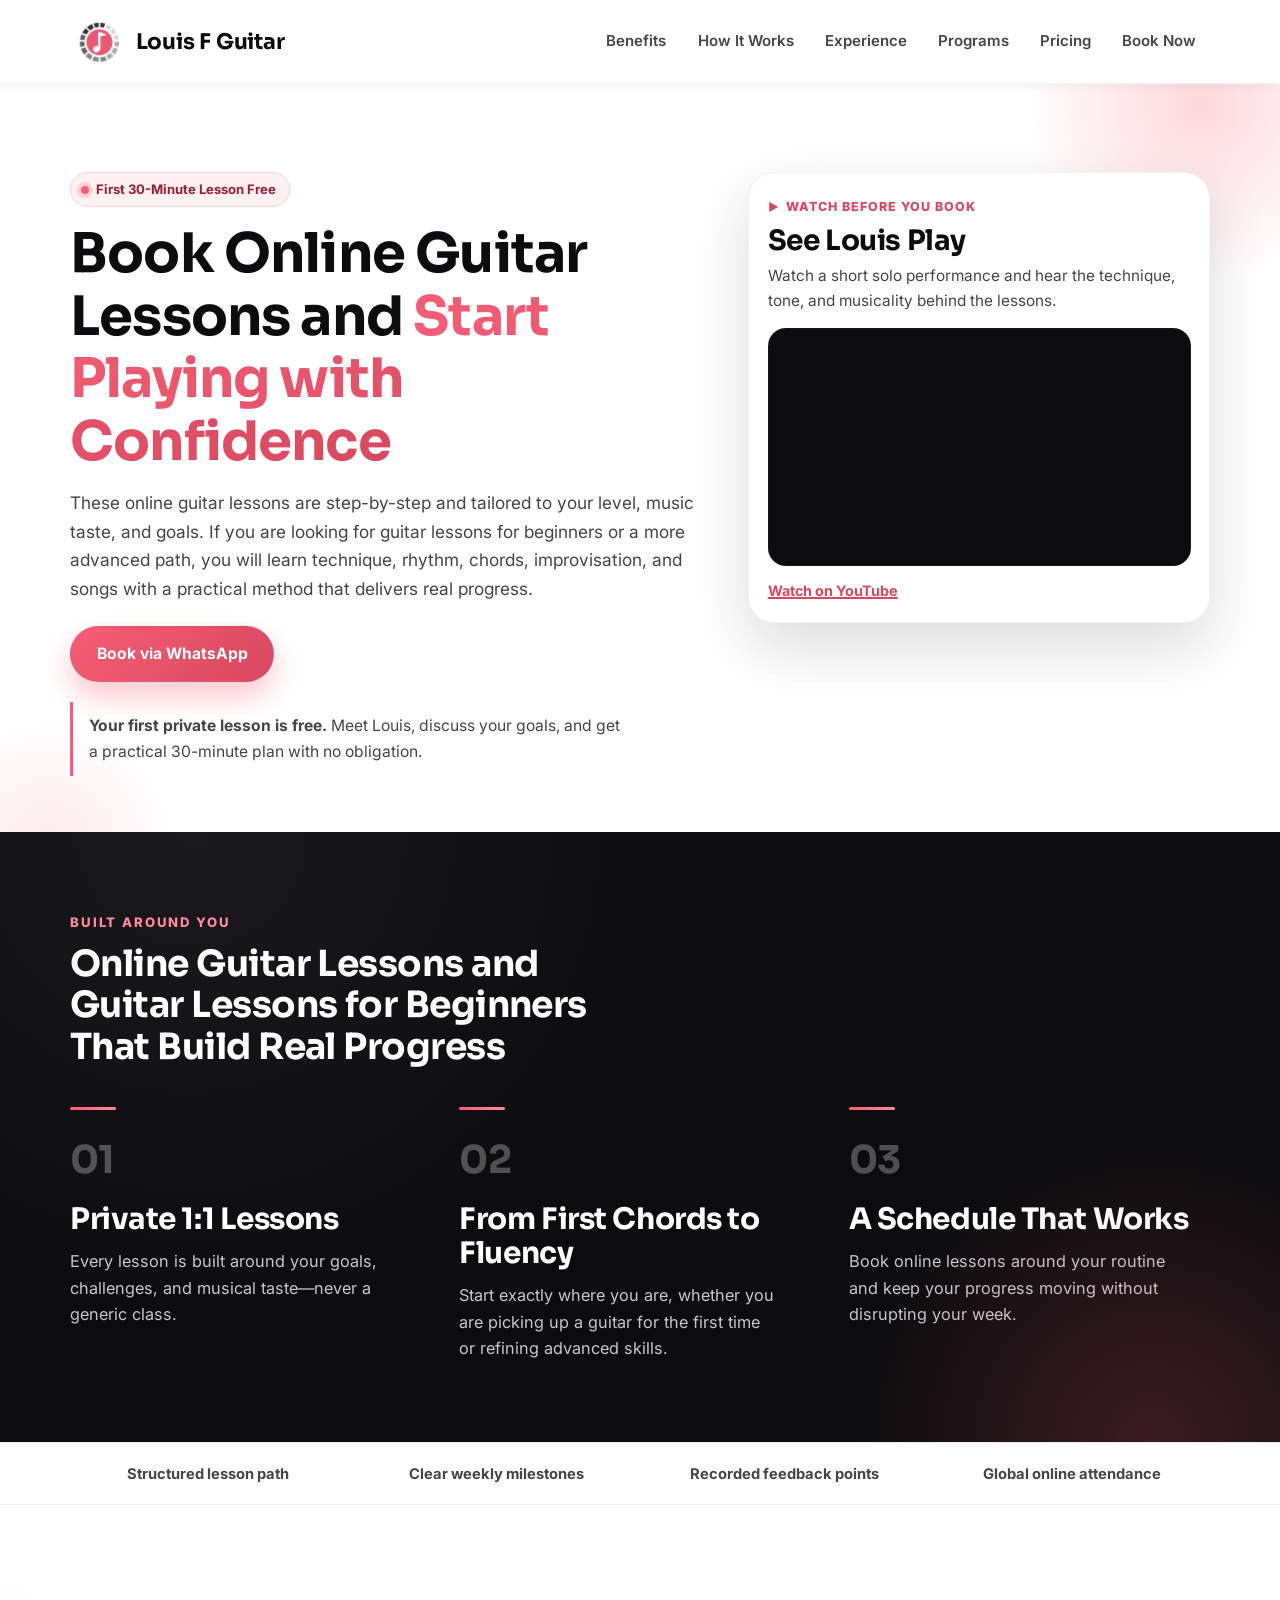
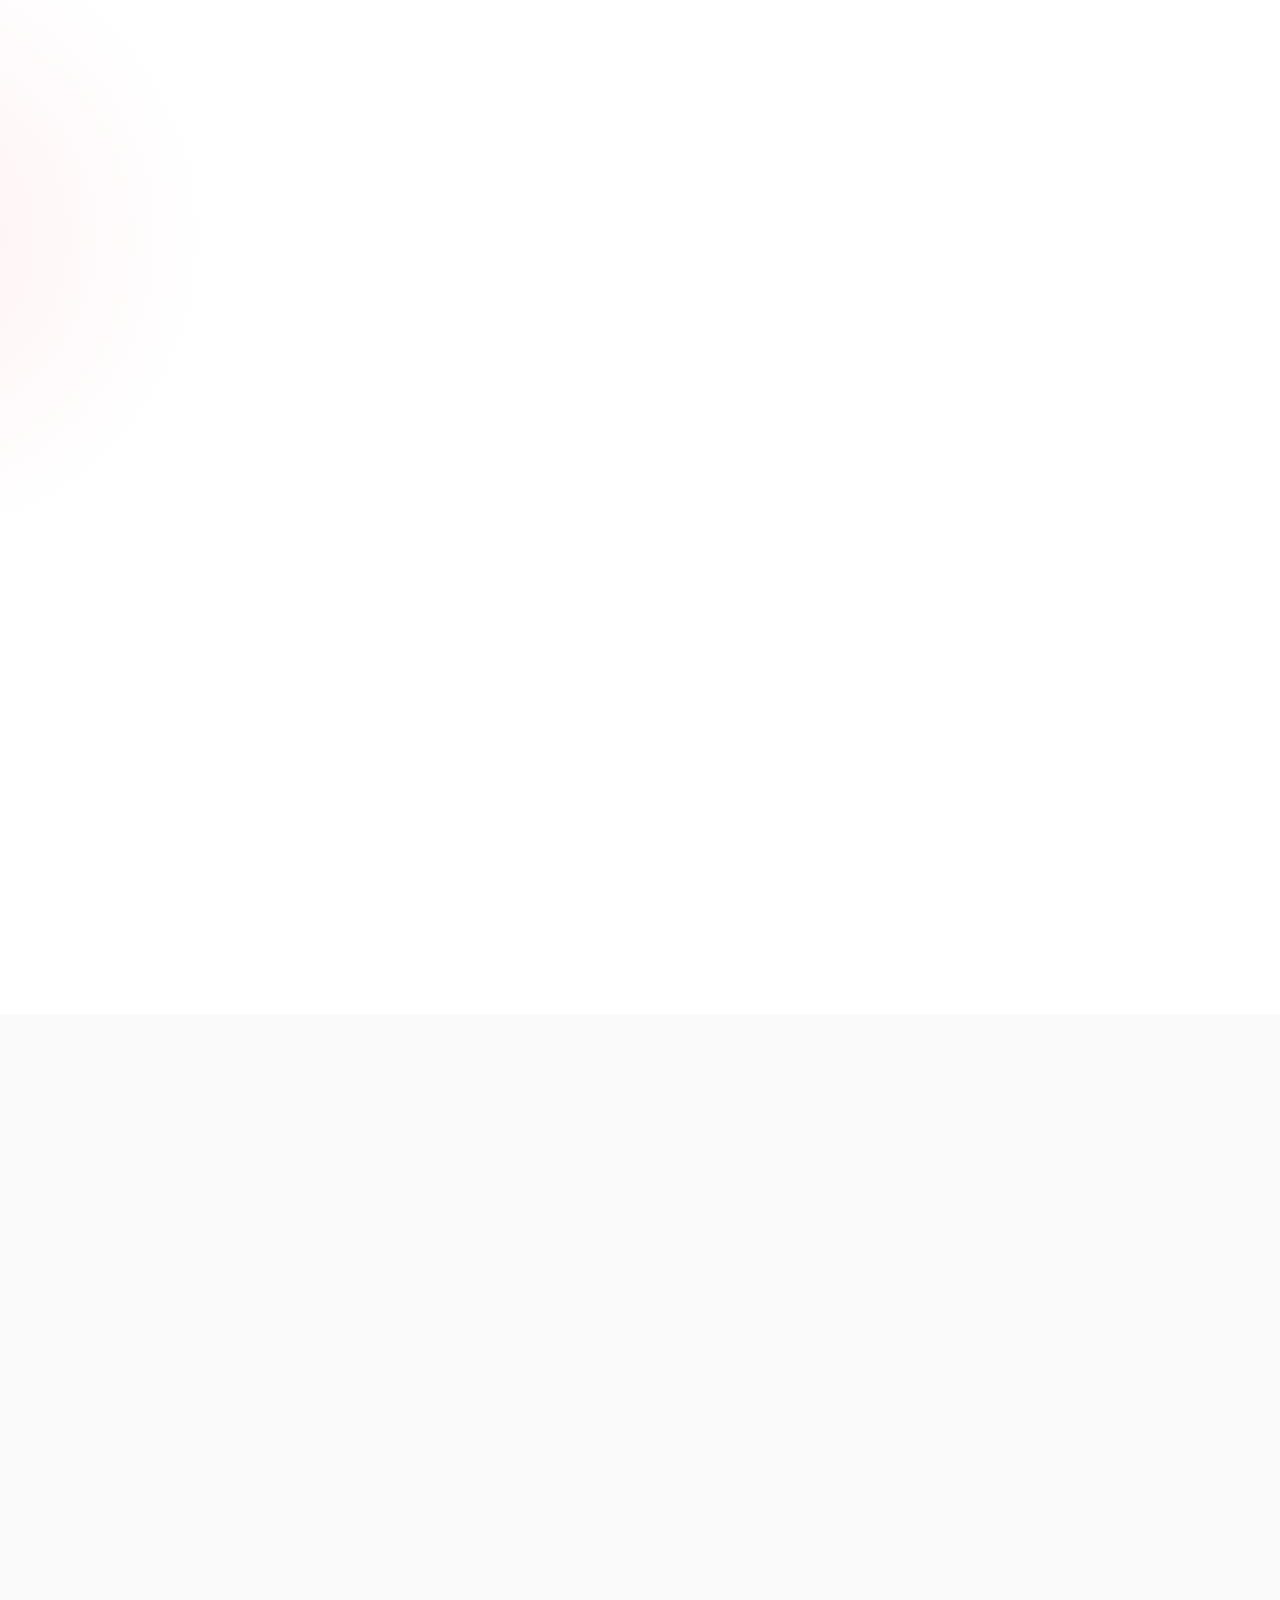
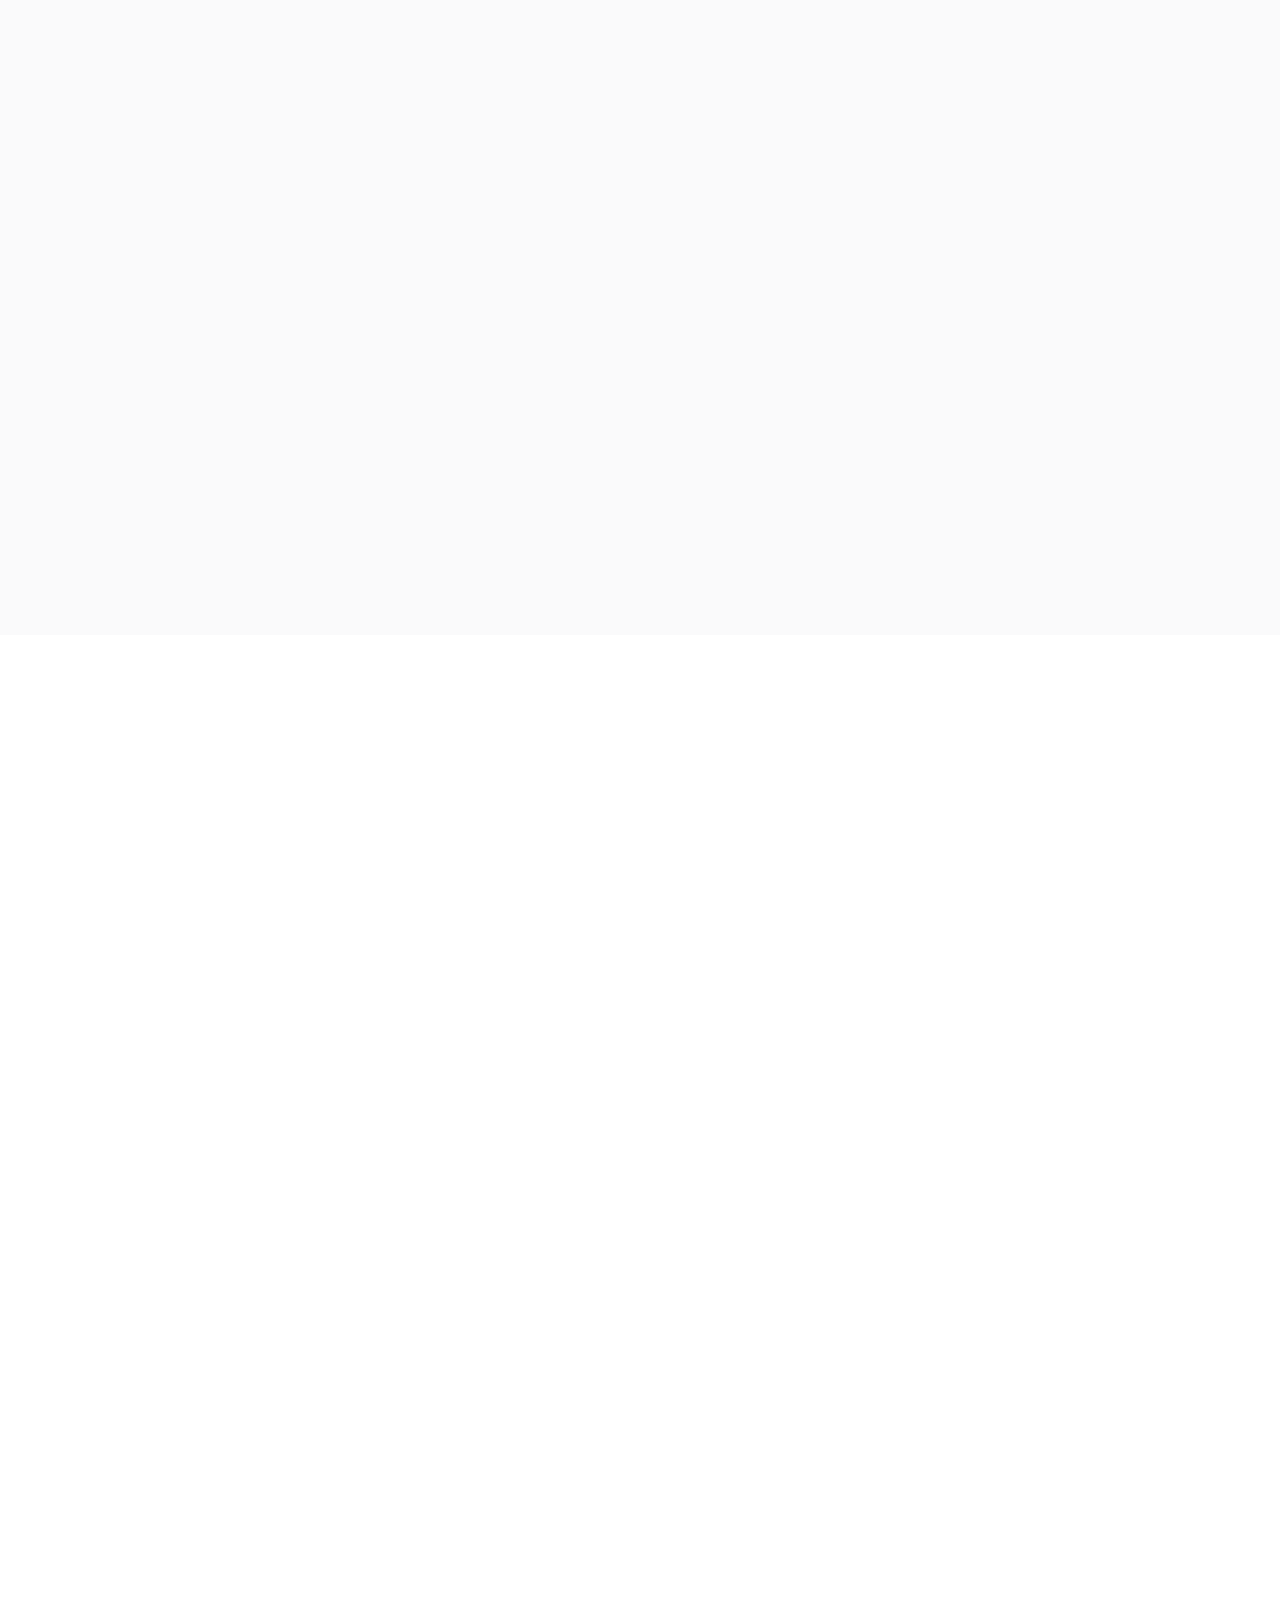
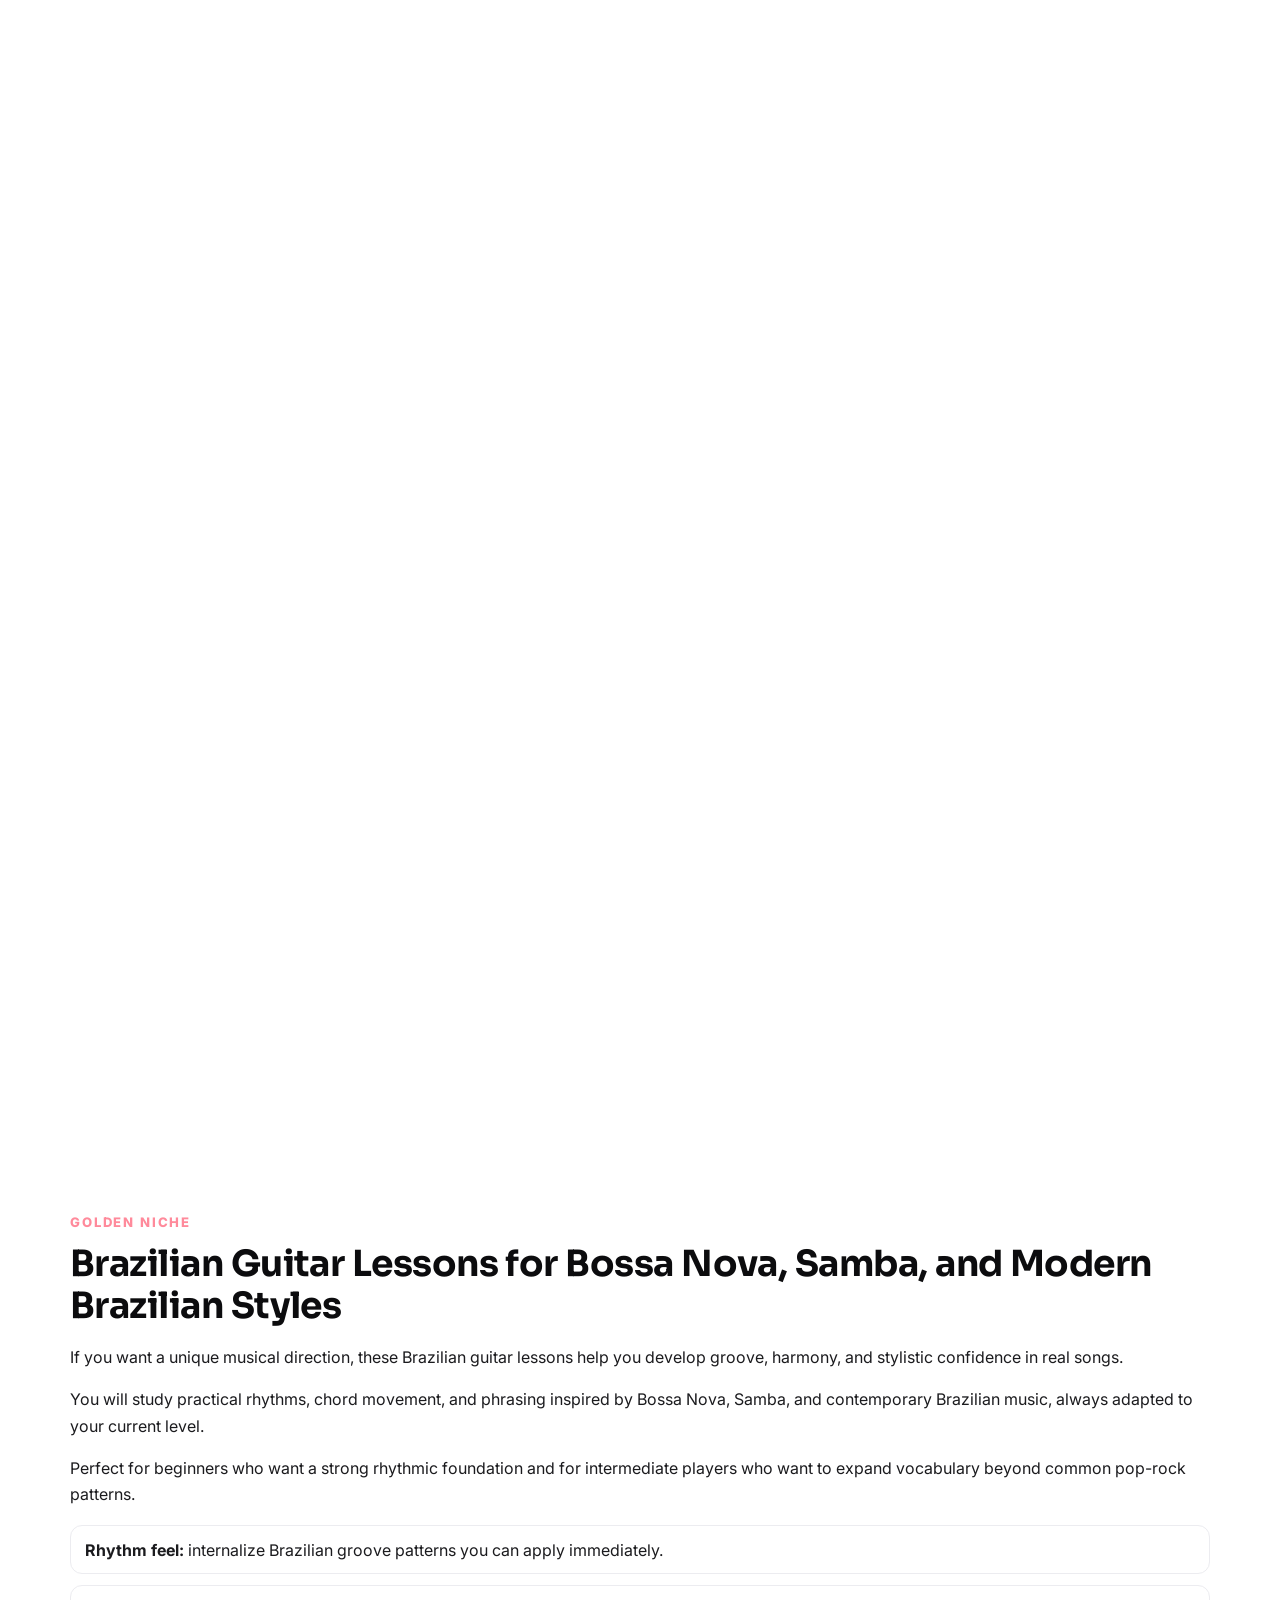
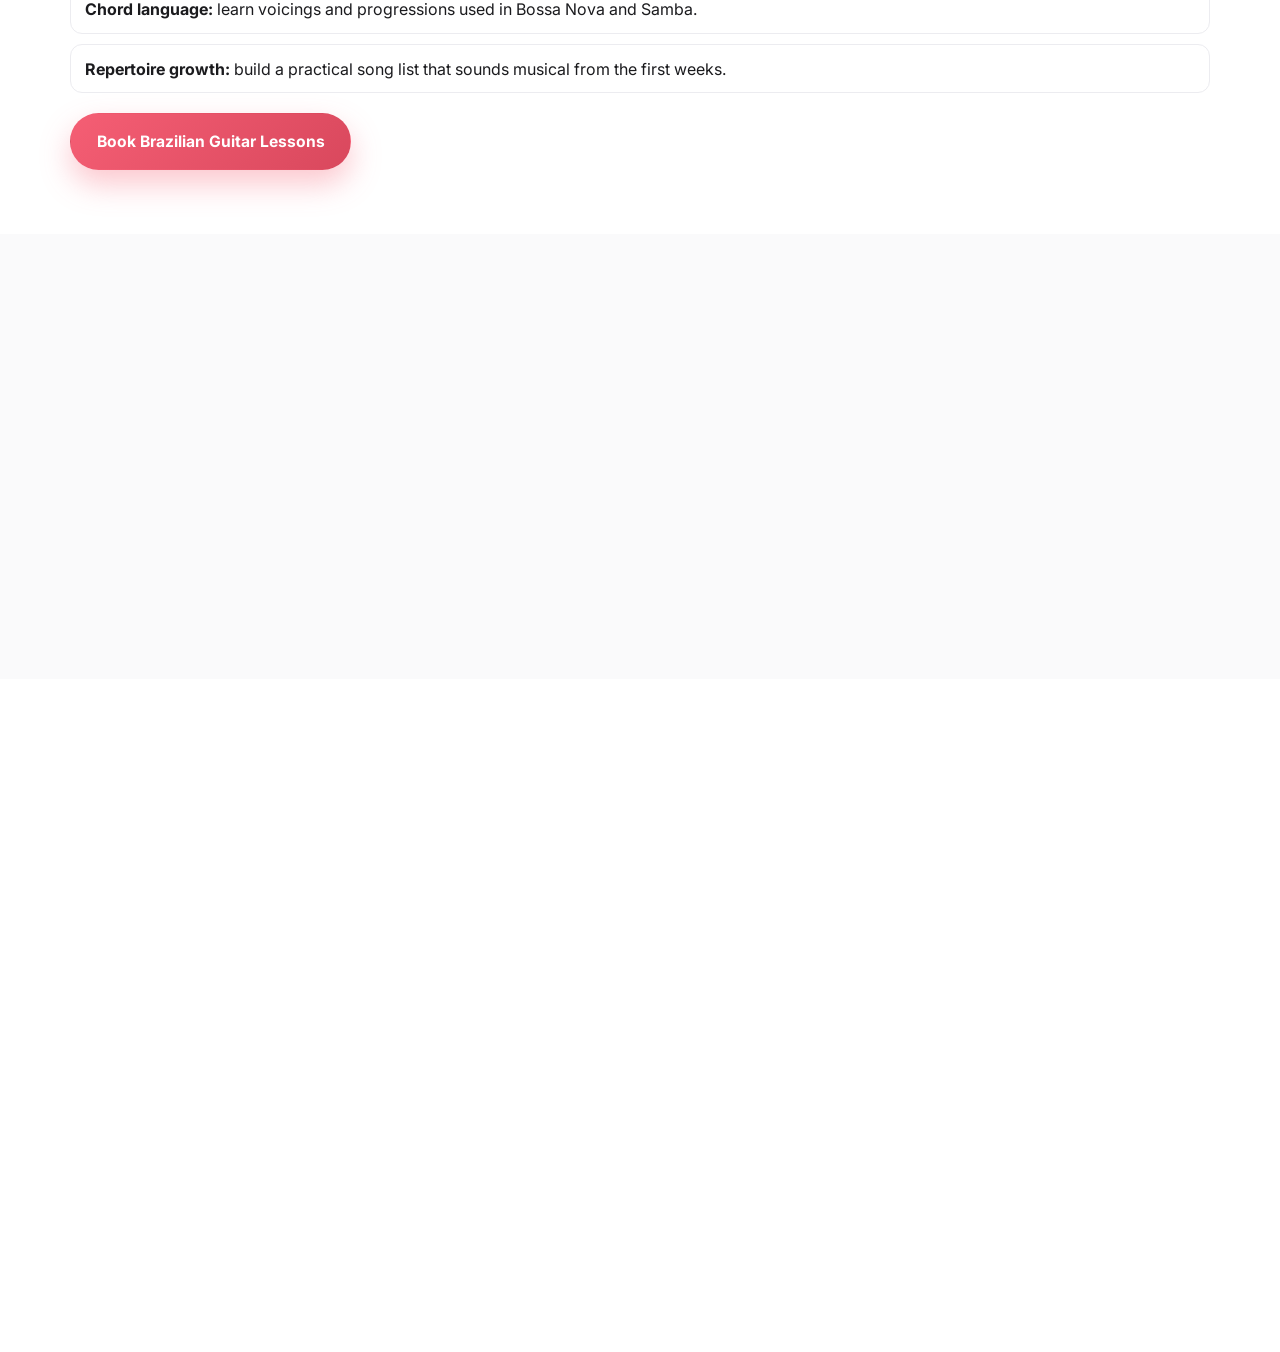
==== commit fafadb57: "landing page pra cada assunto" ====
--- a/index.html
+++ b/index.html
@@ -251,8 +251,8 @@
           <li><a href="#benefits">Benefits</a></li>
           <li><a href="#how-it-works">How It Works</a></li>
           <li><a href="#trust-experience">Experience</a></li>
+          <li><a href="#specialized-paths">Programs</a></li>
           <li><a href="#pricing">Pricing</a></li>
-          <li><a href="#testimonials">Results</a></li>
           <li><a href="#contact">Book Now</a></li>
         </ul>
       </nav>
@@ -482,6 +482,35 @@
             <p class="review-source">Google Review</p>
             <p>"The classes are really good. I learned many important things that every good guitarist needs to know."</p>
             <p class="person" data-initials="JP">Joao Pedro - 5 stars</p>
+          </article>
+        </div>
+      </div>
+    </section>
+
+    <section class="section" id="specialized-paths" aria-labelledby="specialized-title">
+      <div class="container">
+        <h2 id="specialized-title">Specialized Learning Paths</h2>
+        <p class="section-intro">Looking to master a specific style or artist? Explore our hyper-focused guitar programs designed for serious learners.</p>
+        <div class="cards">
+          <article class="card program-card">
+            <h3><a href="play-like-slash/">Master Slash's Signature Sound</a></h3>
+            <p>Learn iconic Guns N' Roses solos, string bending techniques, and the blues-rock vocabulary that defines one of rock's greatest guitarists.</p>
+            <a href="play-like-slash/" class="card-link">Explore Program →</a>
+          </article>
+          <article class="card program-card">
+            <h3><a href="rock-improvisation/">Rock Improvisation Mastery</a></h3>
+            <p>Develop freedom over chord changes with pentatonic mastery, phrasing techniques, and the ability to create spontaneous solos in real time.</p>
+            <a href="rock-improvisation/" class="card-link">Explore Program →</a>
+          </article>
+          <article class="card program-card">
+            <h3><a href="jazz-guitar/">Jazz Guitar for Beginners</a></h3>
+            <p>Start from scratch and play jazz standards you love. Learn chord voicings, II-V-I progressions, and authentic jazz phrasing.</p>
+            <a href="jazz-guitar/" class="card-link">Explore Program →</a>
+          </article>
+          <article class="card program-card">
+            <h3><a href="brazilian-guitar/">Brazilian Guitar Mastery</a></h3>
+            <p>Unlock the authentic grooves of Bossa Nova, Samba, and modern Brazilian styles with culturally-grounded technique and rhythmic sophistication.</p>
+            <a href="brazilian-guitar/" class="card-link">Explore Program →</a>
           </article>
         </div>
       </div>
